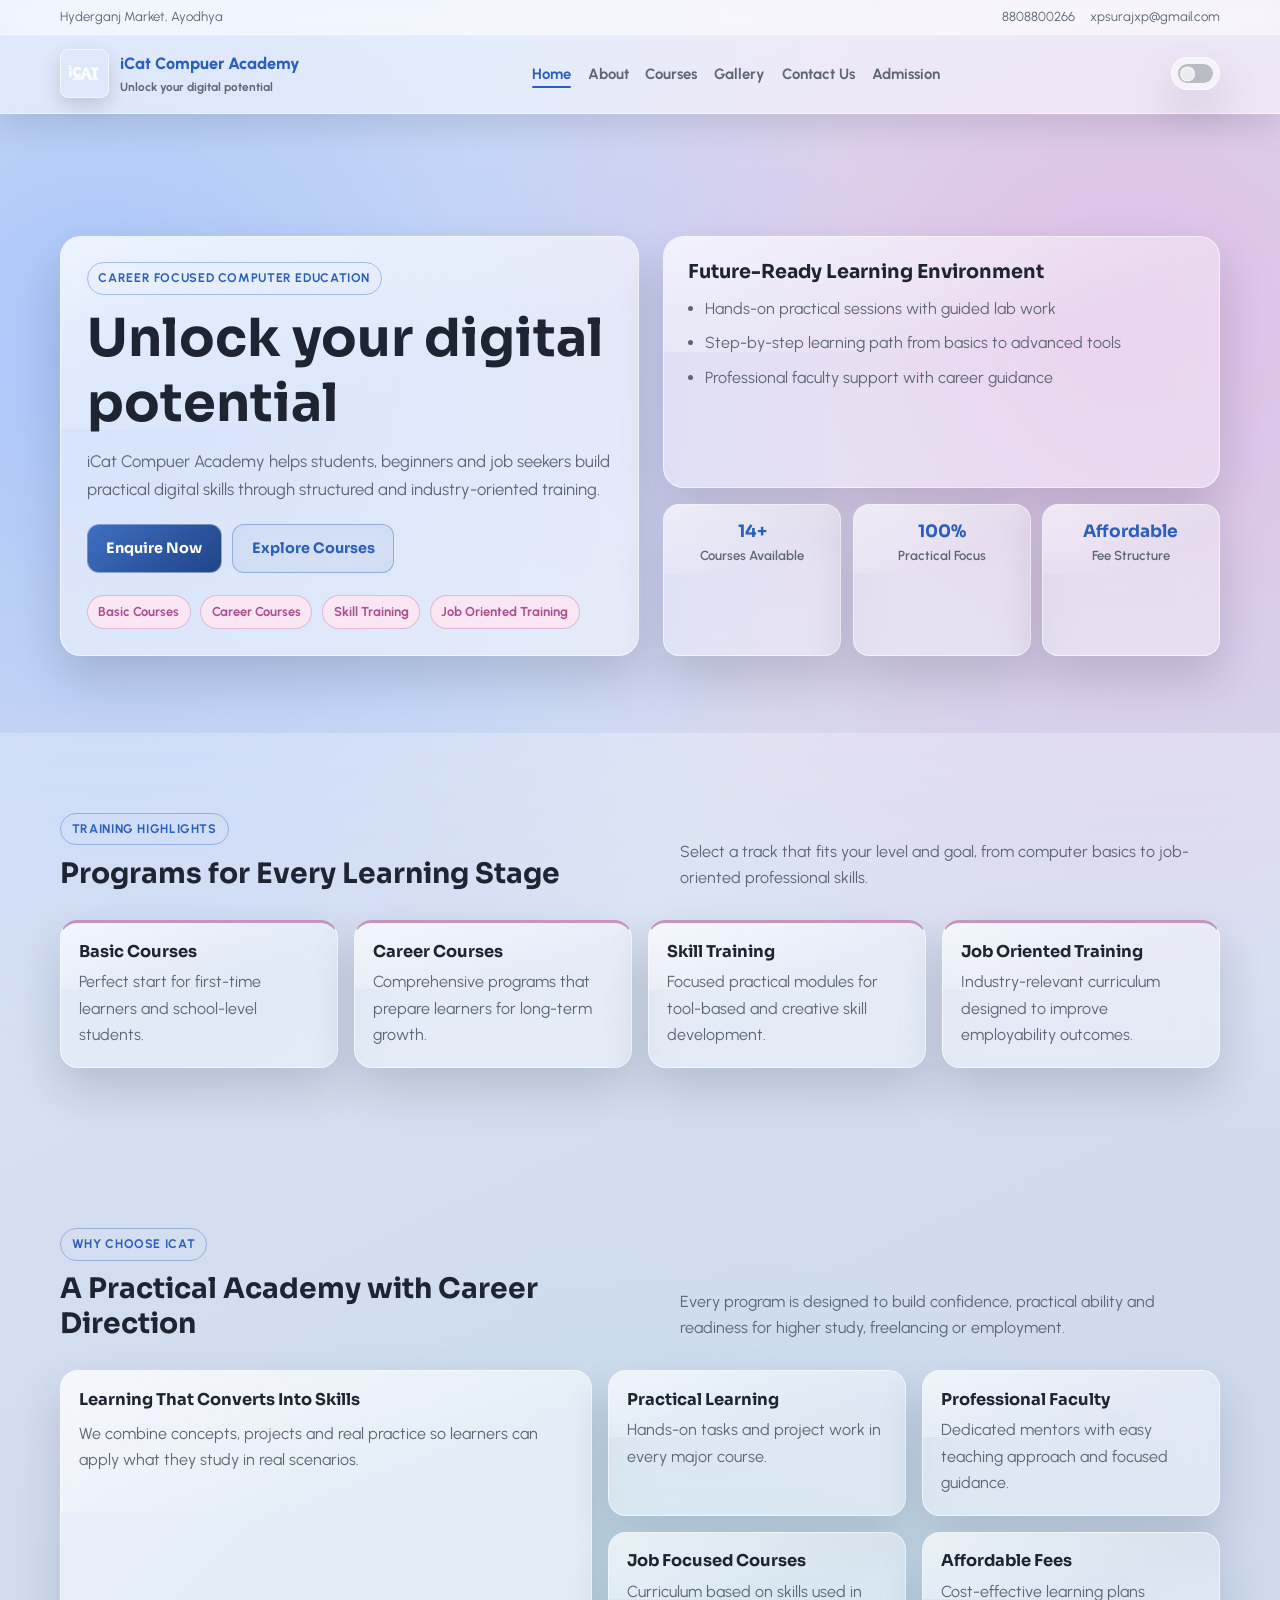
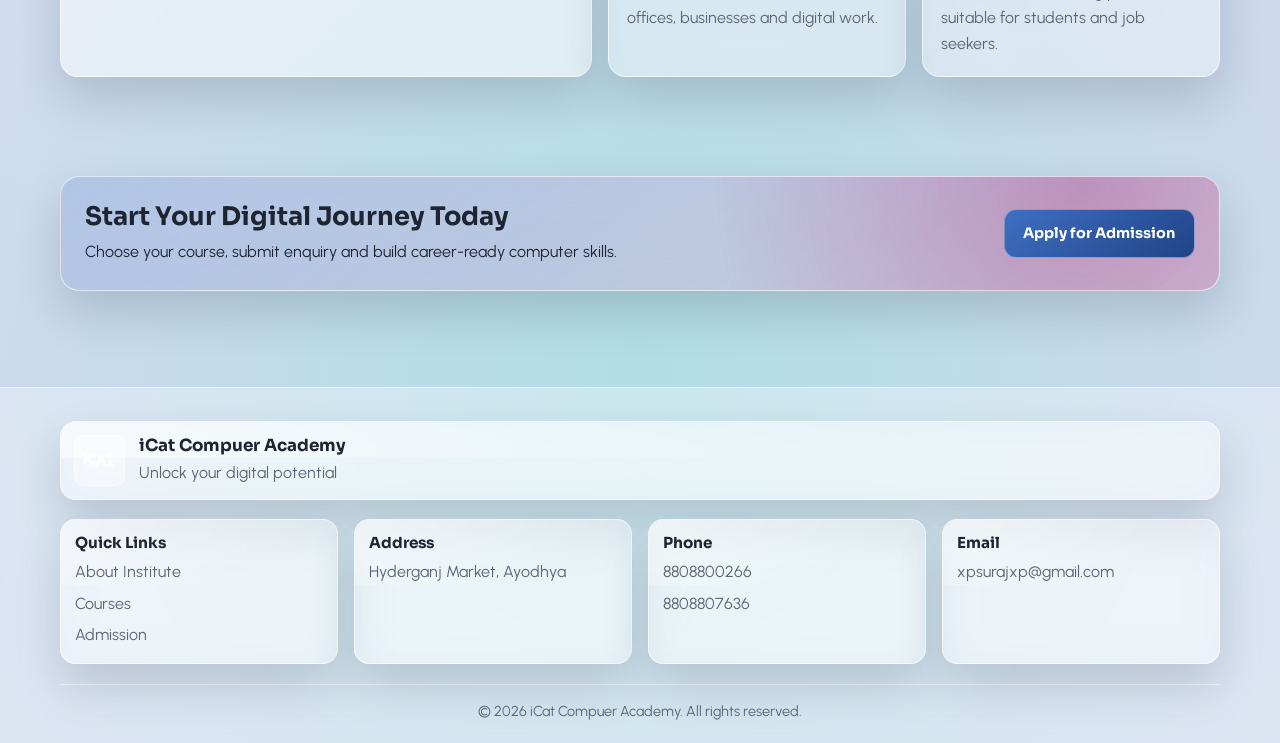
==== index.html @ cfcfe950 "Add files via upload" ====
<!DOCTYPE html>
<html lang="en">
<head>
  <meta charset="UTF-8" />
  <meta name="viewport" content="width=device-width, initial-scale=1.0" />
  <title>iCat Compuer Academy | Home</title>
  <meta name="description" content="iCat Compuer Academy offers basic, career, skill and job-oriented computer training in Ayodhya." />
  <link rel="preconnect" href="https://fonts.googleapis.com" />
  <link rel="preconnect" href="https://fonts.gstatic.com" crossorigin />
  <link href="https://fonts.googleapis.com/css2?family=Sora:wght@400;500;600;700;800&family=Urbanist:wght@400;500;600;700;800&display=swap" rel="stylesheet" />
  <link rel="stylesheet" href="css/style.css" />
  <script src="js/main.js" defer></script>
</head>
<body>
  <div id="site-header"></div>

  <main>
    <section class="hero">
      <div class="container hero-grid">
        <div class="hero-content">
          <p class="eyebrow">Career Focused Computer Education</p>
          <h1>Unlock your digital potential</h1>
          <p class="hero-lead">
            iCat Compuer Academy helps students, beginners and job seekers build practical
            digital skills through structured and industry-oriented training.
          </p>
          <div class="hero-actions">
            <a class="btn btn-primary" href="admission.html">Enquire Now</a>
            <a class="btn btn-secondary-outline" href="courses.html">Explore Courses</a>
          </div>
          <div class="hero-tags">
            <span>Basic Courses</span>
            <span>Career Courses</span>
            <span>Skill Training</span>
            <span>Job Oriented Training</span>
          </div>
        </div>

        <div class="hero-panel">
          <article class="hero-card">
            <h2>Future-Ready Learning Environment</h2>
            <ul>
              <li>Hands-on practical sessions with guided lab work</li>
              <li>Step-by-step learning path from basics to advanced tools</li>
              <li>Professional faculty support with career guidance</li>
            </ul>
          </article>
          <div class="stat-grid">
            <article class="stat-card">
              <h3>14+</h3>
              <p>Courses Available</p>
            </article>
            <article class="stat-card">
              <h3>100%</h3>
              <p>Practical Focus</p>
            </article>
            <article class="stat-card">
              <h3>Affordable</h3>
              <p>Fee Structure</p>
            </article>
          </div>
        </div>
      </div>
    </section>

    <section class="section section-alt highlight-slab">
      <div class="container split-heading">
        <div>
          <p class="eyebrow">Training Highlights</p>
          <h2>Programs for Every Learning Stage</h2>
        </div>
        <p class="split-copy">
          Select a track that fits your level and goal, from computer basics to
          job-oriented professional skills.
        </p>
      </div>
      <div class="container">
        <div class="grid grid-4">
          <article class="feature-card">
            <h3>Basic Courses</h3>
            <p>Perfect start for first-time learners and school-level students.</p>
          </article>
          <article class="feature-card">
            <h3>Career Courses</h3>
            <p>Comprehensive programs that prepare learners for long-term growth.</p>
          </article>
          <article class="feature-card">
            <h3>Skill Training</h3>
            <p>Focused practical modules for tool-based and creative skill development.</p>
          </article>
          <article class="feature-card">
            <h3>Job Oriented Training</h3>
            <p>Industry-relevant curriculum designed to improve employability outcomes.</p>
          </article>
        </div>
      </div>
    </section>

    <section class="section">
      <div class="container split-heading">
        <div>
          <p class="eyebrow">Why Choose iCat</p>
          <h2>A Practical Academy with Career Direction</h2>
        </div>
        <p class="split-copy">
          Every program is designed to build confidence, practical ability and readiness
          for higher study, freelancing or employment.
        </p>
      </div>
      <div class="container why-layout">
        <article class="info-card emphasis-card">
          <h3>Learning That Converts Into Skills</h3>
          <p>
            We combine concepts, projects and real practice so learners can apply what
            they study in real scenarios.
          </p>
        </article>
        <div class="grid grid-2">
          <article class="info-card">
            <h3>Practical Learning</h3>
            <p>Hands-on tasks and project work in every major course.</p>
          </article>
          <article class="info-card">
            <h3>Professional Faculty</h3>
            <p>Dedicated mentors with easy teaching approach and focused guidance.</p>
          </article>
          <article class="info-card">
            <h3>Job Focused Courses</h3>
            <p>Curriculum based on skills used in offices, businesses and digital work.</p>
          </article>
          <article class="info-card">
            <h3>Affordable Fees</h3>
            <p>Cost-effective learning plans suitable for students and job seekers.</p>
          </article>
        </div>
      </div>
    </section>

    <section class="section cta-section">
      <div class="container cta-panel">
        <div>
          <h2>Start Your Digital Journey Today</h2>
          <p>Choose your course, submit enquiry and build career-ready computer skills.</p>
        </div>
        <a class="btn btn-primary" href="admission.html">Apply for Admission</a>
      </div>
    </section>
  </main>

  <div id="site-footer"></div>
</body>
</html>
---- css/style.css ----
:root {
  --bg: #dce6f5;
  --bg-alt: #cfd9ee;
  --surface: #ffffff;
  --surface-soft: #f2f6fd;
  --text: #1e2431;
  --muted: #5e6676;
  --primary: #2a5fbb;
  --primary-strong: #244d9a;
  --accent: #ac4e8f;
  --accent-soft: #fbe7f4;
  --border: rgba(255, 255, 255, 0.5);
  --shadow: 0 20px 46px rgba(30, 36, 49, 0.11);
  --glass-bg: rgba(255, 255, 255, 0.36);
  --glass-bg-strong: rgba(255, 255, 255, 0.5);
  --glass-border: rgba(255, 255, 255, 0.62);
  --glass-highlight: rgba(255, 255, 255, 0.72);
  --glass-shadow: 0 22px 46px rgba(17, 26, 42, 0.16);
  --glass-blur: 18px;
}

[data-theme="dark"] {
  --bg: #0d1422;
  --bg-alt: #121a2d;
  --surface: #1a2438;
  --surface-soft: #202e45;
  --text: #e9f0f7;
  --muted: #a6b4c5;
  --primary: #73a8ff;
  --primary-strong: #9fc4ff;
  --accent: #ea82d1;
  --accent-soft: #362545;
  --border: rgba(151, 183, 220, 0.25);
  --shadow: 0 24px 52px rgba(0, 0, 0, 0.35);
  --glass-bg: rgba(21, 34, 52, 0.42);
  --glass-bg-strong: rgba(21, 34, 52, 0.58);
  --glass-border: rgba(160, 195, 235, 0.25);
  --glass-highlight: rgba(255, 255, 255, 0.22);
  --glass-shadow: 0 24px 52px rgba(0, 0, 0, 0.42);
  --glass-blur: 16px;
}

* {
  box-sizing: border-box;
}

html {
  scroll-behavior: smooth;
}

body {
  margin: 0;
  font-family: "Urbanist", sans-serif;
  color: var(--text);
  background:
    radial-gradient(circle at 8% 15%, rgba(122, 165, 255, 0.5), transparent 33%),
    radial-gradient(circle at 88% 14%, rgba(236, 132, 210, 0.38), transparent 30%),
    radial-gradient(circle at 50% 84%, rgba(97, 233, 210, 0.27), transparent 36%),
    linear-gradient(155deg, var(--bg), var(--bg-alt) 72%);
  line-height: 1.65;
}

#cursorTrailCanvas {
  position: fixed;
  inset: 0;
  width: 100vw;
  height: 100vh;
  pointer-events: none;
  z-index: 9998;
}

h1,
h2,
h3,
h4 {
  margin: 0;
  font-family: "Sora", sans-serif;
  line-height: 1.24;
}

p {
  margin: 0;
}

img {
  max-width: 100%;
  display: block;
}

a {
  color: inherit;
  text-decoration: none;
}

.container {
  width: min(1160px, 92vw);
  margin-inline: auto;
}

.section {
  padding: 5rem 0;
}

.section-alt {
  background: linear-gradient(180deg, color-mix(in srgb, var(--glass-bg) 70%, transparent), transparent);
}

.eyebrow {
  display: inline-block;
  margin-bottom: 0.7rem;
  padding: 0.32rem 0.68rem;
  border: 1px solid color-mix(in srgb, var(--primary) 36%, transparent);
  border-radius: 999px;
  color: var(--primary);
  font-size: 0.78rem;
  font-weight: 700;
  letter-spacing: 0.05em;
  text-transform: uppercase;
}

.section-heading {
  margin-bottom: 2rem;
  text-align: center;
}

.section-heading h2 {
  font-size: clamp(1.45rem, 2vw, 2.15rem);
}

.section-heading p {
  margin-top: 0.65rem;
  color: var(--muted);
}

.split-heading {
  display: grid;
  grid-template-columns: 1.05fr 0.95fr;
  gap: 1.5rem;
  align-items: end;
  margin-bottom: 1.8rem;
}

.split-heading h2 {
  font-size: clamp(1.45rem, 2.2vw, 2.25rem);
}

.split-copy {
  color: var(--muted);
  max-width: 62ch;
}

.grid {
  display: grid;
  gap: 1rem;
}

.grid-2 {
  grid-template-columns: repeat(2, minmax(0, 1fr));
}

.grid-4 {
  grid-template-columns: repeat(4, minmax(0, 1fr));
}

.page-banner {
  padding: 8.5rem 0 4.6rem;
  color: #f8fcff;
  background:
    radial-gradient(circle at 15% 24%, rgba(255, 255, 255, 0.33), transparent 32%),
    linear-gradient(130deg, #2a4f9c, #5f4fd9 56%, #c456a2 118%);
}

.page-banner .container {
  border: 1px solid rgba(255, 255, 255, 0.32);
  background: rgba(255, 255, 255, 0.13);
  backdrop-filter: blur(14px);
  -webkit-backdrop-filter: blur(14px);
  border-radius: 1.2rem;
  box-shadow: 0 24px 44px rgba(15, 18, 35, 0.22);
  padding: clamp(1.15rem, 2vw, 1.75rem);
}

.page-banner h1 {
  font-size: clamp(2rem, 3.7vw, 3rem);
}

.page-banner p {
  margin-top: 0.7rem;
  max-width: 700px;
}

/* Header */
.site-header {
  position: sticky;
  top: 0;
  z-index: 1100;
  border-bottom: 1px solid var(--glass-border);
  backdrop-filter: blur(var(--glass-blur));
  -webkit-backdrop-filter: blur(var(--glass-blur));
  background: var(--glass-bg-strong);
  box-shadow: 0 12px 30px rgba(19, 24, 40, 0.12);
}

.header-strip {
  border-bottom: 1px solid var(--glass-border);
  background: color-mix(in srgb, var(--glass-bg) 92%, transparent);
  backdrop-filter: blur(var(--glass-blur));
  -webkit-backdrop-filter: blur(var(--glass-blur));
}

.strip-inner {
  min-height: 2.1rem;
  display: flex;
  align-items: center;
  justify-content: space-between;
  gap: 1rem;
  font-size: 0.82rem;
  color: var(--muted);
}

.strip-links {
  display: flex;
  align-items: center;
  gap: 0.95rem;
}

.strip-links a:hover {
  color: var(--primary);
}

.nav-wrap {
  min-height: 4.9rem;
  display: flex;
  align-items: center;
  justify-content: space-between;
  gap: 1rem;
  position: relative;
}

.logo {
  display: inline-flex;
  align-items: center;
  gap: 0.72rem;
  min-width: 0;
  flex-shrink: 0;
}

.logo-img {
  width: 3.05rem;
  height: 3.05rem;
  object-fit: cover;
  border-radius: 0.55rem;
  border: 1px solid var(--glass-border);
  box-shadow: 0 8px 20px rgba(0, 0, 0, 0.14);
}

.logo-text {
  display: inline-flex;
  flex-direction: column;
  gap: 0.12rem;
}

.logo-title {
  font-size: 1.02rem;
  font-weight: 800;
  color: var(--primary);
}

.logo-subtitle {
  font-size: 0.74rem;
  color: var(--muted);
  font-weight: 700;
}

.nav-menu {
  display: flex;
  align-items: center;
  gap: 1.05rem;
  margin: 0;
  padding: 0;
  list-style: none;
}

.nav-link {
  position: relative;
  color: var(--muted);
  font-weight: 700;
  font-size: 0.93rem;
  transition: color 0.2s ease;
}

.nav-link::after {
  content: "";
  position: absolute;
  left: 0;
  right: 0;
  bottom: -0.35rem;
  height: 2px;
  border-radius: 999px;
  background: var(--primary);
  transform: scaleX(0);
  transform-origin: center;
  transition: transform 0.2s ease;
}

.nav-link:hover,
.nav-link.active {
  color: var(--primary);
}

.nav-link:hover::after,
.nav-link.active::after {
  transform: scaleX(1);
}

.nav-controls {
  display: inline-flex;
  align-items: center;
  gap: 0.55rem;
}

.mode-switch {
  border: 1px solid var(--glass-border);
  background: var(--glass-bg);
  color: var(--text);
  border-radius: 999px;
  width: 3.05rem;
  height: 2.08rem;
  padding: 0.2rem;
  display: inline-flex;
  align-items: center;
  justify-content: center;
  cursor: pointer;
  transition: transform 0.2s ease, background-color 0.2s ease;
  backdrop-filter: blur(var(--glass-blur));
  -webkit-backdrop-filter: blur(var(--glass-blur));
  box-shadow: var(--glass-shadow);
}

.mode-switch:hover {
  transform: translateY(-1px);
}

.mode-switch-track {
  width: 2.2rem;
  height: 1.2rem;
  border-radius: 999px;
  background: color-mix(in srgb, var(--muted) 40%, transparent);
  position: relative;
}

.mode-switch-thumb {
  width: 0.95rem;
  height: 0.95rem;
  border-radius: 50%;
  background: var(--glass-highlight);
  border: 1px solid var(--glass-border);
  position: absolute;
  top: 50%;
  left: 0.12rem;
  transform: translateY(-50%);
  transition: left 0.2s ease, background-color 0.2s ease;
}

.mode-switch.is-dark .mode-switch-track {
  background: color-mix(in srgb, var(--primary) 55%, var(--surface));
}

.mode-switch.is-dark .mode-switch-thumb {
  left: 1.08rem;
  background: var(--primary);
  border-color: color-mix(in srgb, var(--primary) 68%, transparent);
}

.nav-toggle {
  display: none;
  width: 2.5rem;
  height: 2.5rem;
  border: 1px solid var(--glass-border);
  background: var(--glass-bg);
  border-radius: 0.6rem;
  color: var(--text);
  font-size: 1.24rem;
  cursor: pointer;
  backdrop-filter: blur(var(--glass-blur));
  -webkit-backdrop-filter: blur(var(--glass-blur));
  box-shadow: var(--glass-shadow);
}

/* Buttons */
.btn {
  display: inline-flex;
  align-items: center;
  justify-content: center;
  border-radius: 0.75rem;
  padding: 0.74rem 1.16rem;
  font-family: "Sora", sans-serif;
  font-weight: 700;
  font-size: 0.9rem;
  border: 0;
  cursor: pointer;
  transition: transform 0.2s ease, box-shadow 0.2s ease, background-color 0.2s ease;
}

.btn:hover {
  transform: translateY(-2px);
  box-shadow: 0 14px 24px rgba(0, 0, 0, 0.13);
}

.btn-primary {
  background:
    linear-gradient(140deg, color-mix(in srgb, var(--primary) 90%, white), color-mix(in srgb, var(--primary-strong) 88%, black));
  border: 1px solid color-mix(in srgb, var(--glass-highlight) 55%, transparent);
  color: #fff;
  backdrop-filter: blur(var(--glass-blur));
  -webkit-backdrop-filter: blur(var(--glass-blur));
}

.btn-secondary {
  background: color-mix(in srgb, var(--accent) 20%, var(--glass-bg));
  border: 1px solid color-mix(in srgb, var(--accent) 40%, transparent);
  color: var(--accent);
  backdrop-filter: blur(var(--glass-blur));
  -webkit-backdrop-filter: blur(var(--glass-blur));
}

.btn-secondary-outline {
  border: 1px solid color-mix(in srgb, var(--primary) 38%, transparent);
  background: color-mix(in srgb, var(--primary) 15%, var(--glass-bg));
  color: var(--primary);
  backdrop-filter: blur(var(--glass-blur));
  -webkit-backdrop-filter: blur(var(--glass-blur));
}

/* Hero */
.hero {
  padding: 7.6rem 0 4.8rem;
}

.hero-grid {
  display: grid;
  grid-template-columns: 1.02fr 0.98fr;
  gap: 1.5rem;
  align-items: stretch;
}

.hero-content {
  background: var(--glass-bg-strong);
  border: 1px solid var(--glass-border);
  border-radius: 1.3rem;
  box-shadow: var(--glass-shadow);
  backdrop-filter: blur(var(--glass-blur));
  -webkit-backdrop-filter: blur(var(--glass-blur));
  padding: clamp(1.4rem, 2vw, 2rem);
}

.hero-content h1 {
  font-size: clamp(2.1rem, 4.1vw, 3.35rem);
  margin-bottom: 0.75rem;
}

.hero-lead {
  color: var(--muted);
  font-size: 1.04rem;
  max-width: 60ch;
}

.hero-actions {
  display: flex;
  flex-wrap: wrap;
  gap: 0.65rem;
  margin-top: 1.3rem;
}

.hero-tags {
  margin-top: 1.35rem;
  display: flex;
  flex-wrap: wrap;
  gap: 0.6rem;
}

.hero-tags span {
  padding: 0.34rem 0.66rem;
  border-radius: 999px;
  background: var(--accent-soft);
  border: 1px solid color-mix(in srgb, var(--accent) 32%, transparent);
  color: var(--accent);
  font-size: 0.81rem;
  font-weight: 700;
}

.hero-panel {
  display: grid;
  gap: 1rem;
}

.hero-card {
  border: 1px solid var(--glass-border);
  background: var(--glass-bg);
  border-radius: 1.3rem;
  box-shadow: var(--glass-shadow);
  backdrop-filter: blur(var(--glass-blur));
  -webkit-backdrop-filter: blur(var(--glass-blur));
  padding: 1.45rem;
}

.hero-card h2 {
  font-size: 1.2rem;
  margin-bottom: 0.75rem;
}

.hero-card ul {
  margin: 0;
  padding-left: 1.1rem;
  color: var(--muted);
}

.hero-card li + li {
  margin-top: 0.52rem;
}

.stat-grid {
  display: grid;
  grid-template-columns: repeat(3, minmax(0, 1fr));
  gap: 0.7rem;
}

.stat-card {
  padding: 0.95rem 0.78rem;
  border: 1px solid var(--glass-border);
  background: var(--glass-bg);
  border-radius: 1rem;
  text-align: center;
  backdrop-filter: blur(var(--glass-blur));
  -webkit-backdrop-filter: blur(var(--glass-blur));
  box-shadow: var(--glass-shadow);
}

.stat-card h3 {
  font-size: 1.07rem;
  color: var(--primary);
}

.stat-card p {
  margin-top: 0.22rem;
  color: var(--muted);
  font-weight: 600;
  font-size: 0.82rem;
}

/* Cards */
.feature-card,
.info-card,
.about-card,
.contact-card,
.course-card,
.enquiry-form,
.map-wrap {
  background: var(--glass-bg);
  border: 1px solid var(--glass-border);
  border-radius: 1.12rem;
  box-shadow: var(--glass-shadow);
  backdrop-filter: blur(var(--glass-blur));
  -webkit-backdrop-filter: blur(var(--glass-blur));
}

.hero-content,
.hero-card,
.stat-card,
.feature-card,
.info-card,
.about-card,
.contact-card,
.course-card,
.enquiry-form,
.map-wrap,
.course-modal-dialog,
.footer-brand,
.footer-card,
.page-banner .container {
  position: relative;
  overflow: hidden;
}

.hero-content::before,
.hero-card::before,
.stat-card::before,
.feature-card::before,
.info-card::before,
.about-card::before,
.contact-card::before,
.course-card::before,
.enquiry-form::before,
.map-wrap::before,
.course-modal-dialog::before,
.footer-brand::before,
.footer-card::before,
.page-banner .container::before {
  content: "";
  position: absolute;
  inset: 0 auto auto 0;
  width: 100%;
  height: 46%;
  background: linear-gradient(160deg, color-mix(in srgb, var(--glass-highlight) 78%, transparent), transparent 70%);
  pointer-events: none;
}

.hero-content > *,
.hero-card > *,
.stat-card > *,
.feature-card > *,
.info-card > *,
.about-card > *,
.contact-card > *,
.course-card > *,
.enquiry-form > *,
.map-wrap > *,
.course-modal-dialog > *,
.footer-brand > *,
.footer-card > *,
.page-banner .container > * {
  position: relative;
  z-index: 1;
}

.feature-card,
.info-card,
.about-card,
.contact-card,
.course-card {
  padding: 1.15rem;
  transition: transform 0.22s ease, box-shadow 0.22s ease;
}

.feature-card:hover,
.info-card:hover,
.course-card:hover {
  transform: translateY(-4px);
}

.feature-card h3,
.info-card h3,
.course-card h3 {
  font-size: 1.02rem;
  margin-bottom: 0.45rem;
}

.feature-card p,
.info-card p,
.course-card p,
.about-card p,
.contact-card p {
  color: var(--muted);
}

.highlight-slab .feature-card {
  border-top: 3px solid color-mix(in srgb, var(--accent) 55%, transparent);
}

.why-layout {
  display: grid;
  grid-template-columns: 0.93fr 1.07fr;
  gap: 1rem;
}

.emphasis-card {
  background: var(--glass-bg-strong);
}

.emphasis-card h3 {
  margin-bottom: 0.68rem;
}

.cta-section {
  padding-top: 1.2rem;
}

.cta-panel {
  border: 1px solid var(--glass-border);
  border-radius: 1.2rem;
  box-shadow: var(--glass-shadow);
  background:
    radial-gradient(circle at 88% 8%, color-mix(in srgb, var(--accent) 45%, transparent), transparent 36%),
    linear-gradient(145deg, color-mix(in srgb, var(--primary) 28%, var(--glass-bg-strong)), color-mix(in srgb, var(--accent) 20%, var(--glass-bg)));
  color: var(--text);
  padding: 1.5rem;
  display: flex;
  align-items: center;
  justify-content: space-between;
  gap: 1rem;
  backdrop-filter: blur(var(--glass-blur));
  -webkit-backdrop-filter: blur(var(--glass-blur));
}

.cta-panel h2 {
  font-size: clamp(1.4rem, 2vw, 2rem);
}

.cta-panel p {
  margin-top: 0.4rem;
  max-width: 56ch;
}

/* About */
.about-layout {
  display: grid;
  grid-template-columns: 1.05fr 0.95fr;
  gap: 1rem;
}

.about-main h2,
.mission-card h2 {
  margin-bottom: 0.7rem;
  font-size: clamp(1.35rem, 2.1vw, 1.9rem);
}

.about-main p + p,
.mission-card p + p {
  margin-top: 0.7rem;
}

.mission-card {
  background: var(--glass-bg-strong);
}

.bullet-list {
  margin: 0.8rem 0 0;
  padding-left: 1.1rem;
  color: var(--muted);
}

.bullet-list li + li {
  margin-top: 0.38rem;
}

/* Courses */
.courses-intro {
  margin-bottom: 1.7rem;
}

.courses-grid {
  grid-template-columns: repeat(3, minmax(0, 1fr));
}

.course-card {
  border-top: 3px solid color-mix(in srgb, var(--primary) 60%, transparent);
}

.course-card p + p {
  margin-top: 0.4rem;
}

.course-card strong {
  color: var(--text);
}

.course-actions {
  display: flex;
  flex-wrap: wrap;
  align-items: center;
  gap: 0.6rem;
  margin-top: 1rem;
}

.course-syllabus-btn {
  margin-top: 0;
}

.course-link {
  color: var(--primary);
  font-family: "Sora", sans-serif;
  font-size: 0.86rem;
  font-weight: 700;
}

.course-link:hover {
  color: var(--primary-strong);
}

.course-modal {
  position: fixed;
  inset: 0;
  display: none;
  align-items: center;
  justify-content: center;
  background: rgba(8, 14, 22, 0.5);
  z-index: 2300;
  padding: 1rem;
  backdrop-filter: blur(12px);
  -webkit-backdrop-filter: blur(12px);
}

.course-modal.show {
  display: flex;
}

.course-modal-dialog {
  position: relative;
  width: min(930px, 96vw);
  max-height: 90vh;
  overflow: auto;
  border: 1px solid var(--glass-border);
  border-radius: 1rem;
  background: var(--glass-bg-strong);
  box-shadow: var(--glass-shadow);
  padding: 1.25rem;
  backdrop-filter: blur(var(--glass-blur));
  -webkit-backdrop-filter: blur(var(--glass-blur));
}

.course-modal-close {
  position: absolute;
  top: 0.74rem;
  right: 0.74rem;
  width: 2rem;
  height: 2rem;
  border: 1px solid var(--glass-border);
  border-radius: 999px;
  background: var(--glass-bg);
  color: var(--text);
  font-weight: 700;
  cursor: pointer;
  backdrop-filter: blur(var(--glass-blur));
  -webkit-backdrop-filter: blur(var(--glass-blur));
}

.course-modal-dialog h2 {
  margin-right: 2rem;
  font-size: clamp(1.25rem, 2.2vw, 1.75rem);
}

.course-modal-body h4 {
  margin-top: 1rem;
  margin-bottom: 0.45rem;
}

.syllabus-meta {
  margin-top: 0.7rem;
  color: var(--muted);
  font-weight: 700;
}

.syllabus-points {
  margin: 0;
  padding-left: 1.2rem;
  color: var(--muted);
}

.syllabus-points li + li {
  margin-top: 0.28rem;
}

.syllabus-note {
  margin-top: 0.76rem;
  color: var(--muted);
}

/* Gallery */
.gallery-grid {
  display: grid;
}

.gallery-mosaic {
  grid-template-columns: repeat(4, minmax(0, 1fr));
  grid-auto-rows: 170px;
  gap: 0.85rem;
}

.gallery-item {
  width: 100%;
  height: 100%;
  object-fit: cover;
  border-radius: 0.85rem;
  border: 1px solid var(--glass-border);
  box-shadow: var(--glass-shadow);
  cursor: pointer;
  transition: transform 0.2s ease;
}

.gallery-item:hover {
  transform: translateY(-3px);
}

.gallery-item.wide {
  grid-column: span 2;
}

.gallery-item.tall {
  grid-row: span 2;
}

.lightbox {
  position: fixed;
  inset: 0;
  display: none;
  align-items: center;
  justify-content: center;
  background: rgba(4, 10, 16, 0.56);
  z-index: 2400;
  padding: 1.2rem;
  backdrop-filter: blur(12px);
  -webkit-backdrop-filter: blur(12px);
}

.lightbox.show {
  display: flex;
}

.lightbox img {
  max-width: min(1040px, 96vw);
  max-height: 88vh;
  border: 2px solid rgba(255, 255, 255, 0.2);
  border-radius: 1rem;
}

.lightbox-close {
  position: absolute;
  top: 1rem;
  right: 1rem;
  width: 2.5rem;
  height: 2.5rem;
  border: 0;
  border-radius: 999px;
  border: 1px solid var(--glass-border);
  background: var(--glass-bg-strong);
  color: #1a2531;
  font-size: 1.55rem;
  cursor: pointer;
  backdrop-filter: blur(var(--glass-blur));
  -webkit-backdrop-filter: blur(var(--glass-blur));
}

/* Contact */
.contact-layout {
  display: grid;
  grid-template-columns: 0.96fr 1.04fr;
  gap: 1rem;
}

.contact-card h2 {
  font-size: clamp(1.3rem, 2vw, 1.8rem);
}

.contact-primary h2 {
  margin-bottom: 0.8rem;
}

.contact-line + .contact-line {
  margin-top: 1rem;
}

.contact-line h3 {
  margin-bottom: 0.35rem;
  font-size: 0.95rem;
}

.contact-actions {
  margin-top: 1.1rem;
  display: flex;
  flex-wrap: wrap;
  gap: 0.65rem;
}

.map-wrap {
  margin-top: 0.9rem;
  overflow: hidden;
}

.map-wrap iframe {
  width: 100%;
  min-height: 340px;
  border: 0;
}

/* Admission Form */
.admission-layout {
  display: grid;
  grid-template-columns: 0.85fr 1.15fr;
  gap: 1rem;
  align-items: start;
}

.admission-side h2 {
  margin-bottom: 0.65rem;
}

.form-container {
  max-width: none;
}

.enquiry-form {
  padding: 1.3rem;
}

.form-field + .form-field {
  margin-top: 1rem;
}

.form-field label {
  display: block;
  margin-bottom: 0.38rem;
  font-weight: 700;
}

.form-field input,
.form-field select,
.form-field textarea {
  width: 100%;
  border: 1px solid var(--glass-border);
  border-radius: 0.72rem;
  background: color-mix(in srgb, var(--glass-bg) 95%, transparent);
  color: var(--text);
  font: inherit;
  padding: 0.72rem 0.84rem;
  backdrop-filter: blur(var(--glass-blur));
  -webkit-backdrop-filter: blur(var(--glass-blur));
}

.form-field input:focus,
.form-field select:focus,
.form-field textarea:focus {
  outline: none;
  border-color: var(--primary);
  box-shadow: 0 0 0 3px color-mix(in srgb, var(--primary) 23%, transparent);
}

.form-status {
  margin-top: 0.85rem;
  font-weight: 700;
}

.form-status.error {
  color: #cb3f3f;
}

.form-status.success {
  color: #1e9b66;
}

/* Footer */
.site-footer {
  margin-top: 1rem;
  border-top: 1px solid var(--glass-border);
  background: color-mix(in srgb, var(--glass-bg) 85%, transparent);
  padding-top: 2.1rem;
  backdrop-filter: blur(var(--glass-blur));
  -webkit-backdrop-filter: blur(var(--glass-blur));
}

.footer-brand {
  display: flex;
  align-items: center;
  gap: 0.9rem;
  margin-bottom: 1.15rem;
  background: var(--glass-bg);
  border: 1px solid var(--glass-border);
  border-radius: 1rem;
  padding: 0.8rem;
  box-shadow: var(--glass-shadow);
  backdrop-filter: blur(var(--glass-blur));
  -webkit-backdrop-filter: blur(var(--glass-blur));
}

.footer-logo {
  width: 3.2rem;
  height: 3.2rem;
  object-fit: cover;
  border-radius: 0.62rem;
  border: 1px solid var(--glass-border);
  background: var(--glass-bg);
}

.footer-brand h3 {
  font-size: 1.05rem;
}

.footer-brand p {
  margin-top: 0.2rem;
  color: var(--muted);
}

.footer-grid {
  display: grid;
  grid-template-columns: repeat(4, minmax(0, 1fr));
  gap: 1rem;
}

.footer-card {
  border: 1px solid var(--glass-border);
  background: var(--glass-bg);
  border-radius: 0.95rem;
  padding: 0.9rem;
  box-shadow: var(--glass-shadow);
  backdrop-filter: blur(var(--glass-blur));
  -webkit-backdrop-filter: blur(var(--glass-blur));
}

.footer-card h3 {
  margin-bottom: 0.42rem;
  font-size: 0.95rem;
}

.footer-card p {
  color: var(--muted);
}

.footer-card p + p {
  margin-top: 0.3rem;
}

.footer-card a:hover {
  color: var(--primary);
}

.copyright {
  margin-top: 1.3rem;
  padding: 0.9rem 0 1.2rem;
  border-top: 1px solid var(--glass-border);
  text-align: center;
  color: var(--muted);
  font-size: 0.9rem;
}

/* Responsive */
@media (max-width: 1140px) {
  .grid-4 {
    grid-template-columns: repeat(2, minmax(0, 1fr));
  }

  .hero-grid,
  .why-layout,
  .about-layout,
  .contact-layout,
  .admission-layout,
  .split-heading,
  .grid-2 {
    grid-template-columns: 1fr;
  }

  .courses-grid {
    grid-template-columns: repeat(2, minmax(0, 1fr));
  }

  .hero {
    padding-top: 7.2rem;
  }

  .cta-panel {
    flex-direction: column;
    align-items: flex-start;
  }
}

@media (max-width: 860px) {
  .strip-links a:last-child {
    display: none;
  }

  .nav-toggle {
    display: inline-grid;
    place-items: center;
  }

  .nav-menu {
    position: absolute;
    top: calc(100% + 0.45rem);
    left: 0;
    right: 0;
    padding: 1rem;
    border: 1px solid var(--glass-border);
    border-radius: 0.9rem;
    background: var(--glass-bg-strong);
    box-shadow: var(--glass-shadow);
    backdrop-filter: blur(var(--glass-blur));
    -webkit-backdrop-filter: blur(var(--glass-blur));
    display: none;
    flex-direction: column;
    align-items: flex-start;
    gap: 0.82rem;
    z-index: 1200;
  }

  .nav-menu.open {
    display: flex;
  }

  .logo-subtitle {
    display: none;
  }

  .page-banner {
    padding-top: 7.4rem;
  }

  .stat-grid {
    grid-template-columns: 1fr;
  }

  .courses-grid,
  .gallery-mosaic,
  .grid-4 {
    grid-template-columns: 1fr;
  }

  .gallery-mosaic {
    grid-auto-rows: 220px;
  }

  .gallery-item.wide,
  .gallery-item.tall {
    grid-column: auto;
    grid-row: auto;
  }

  .footer-grid {
    grid-template-columns: repeat(2, minmax(0, 1fr));
  }

  .section {
    padding: 4rem 0;
  }
}

@media (max-width: 560px) {
  .strip-inner {
    justify-content: center;
  }

  .strip-links {
    display: none;
  }

  .logo-img {
    width: 2.6rem;
    height: 2.6rem;
  }

  .logo-title {
    font-size: 0.92rem;
  }

  .mode-switch {
    width: 2.85rem;
    height: 1.95rem;
    padding: 0.16rem;
  }

  .mode-switch-track {
    width: 2.05rem;
    height: 1.08rem;
  }

  .mode-switch-thumb {
    width: 0.84rem;
    height: 0.84rem;
  }

  .mode-switch.is-dark .mode-switch-thumb {
    left: 1rem;
  }

  .footer-grid {
    grid-template-columns: 1fr;
  }
}
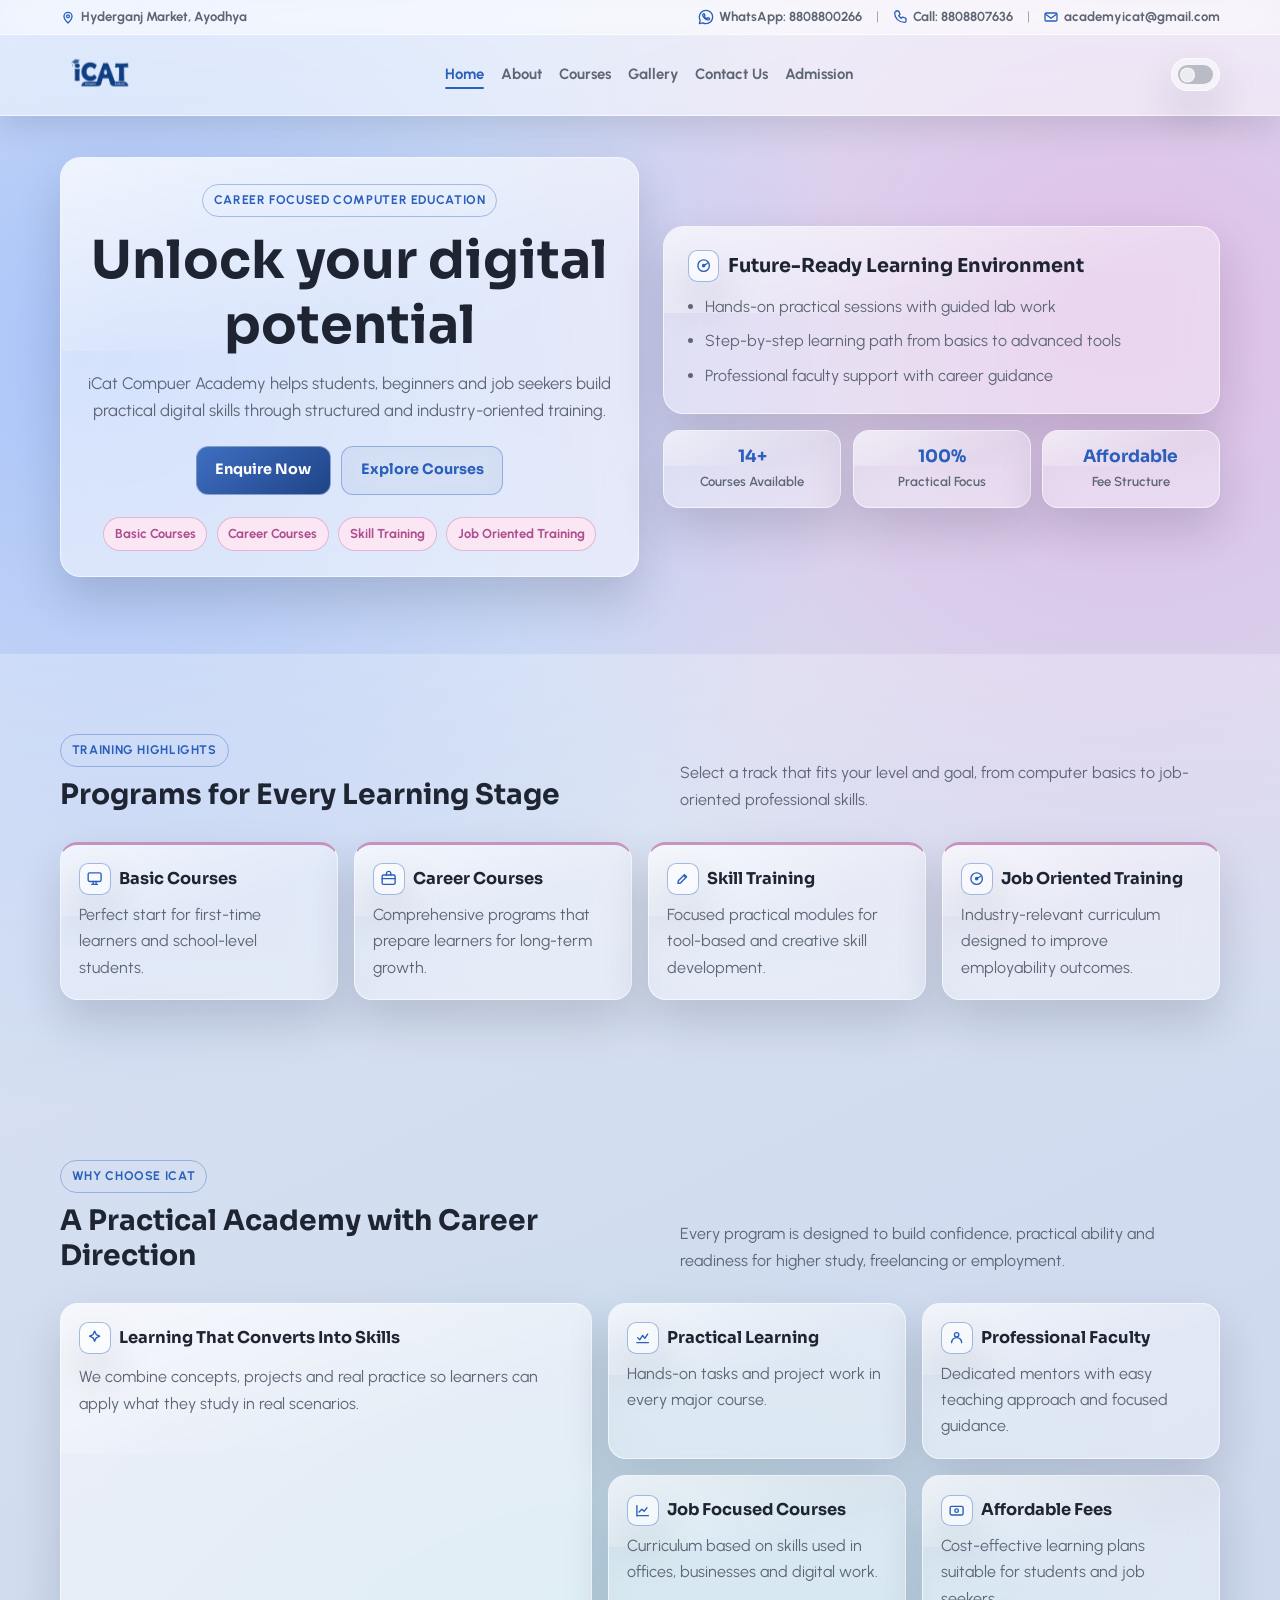
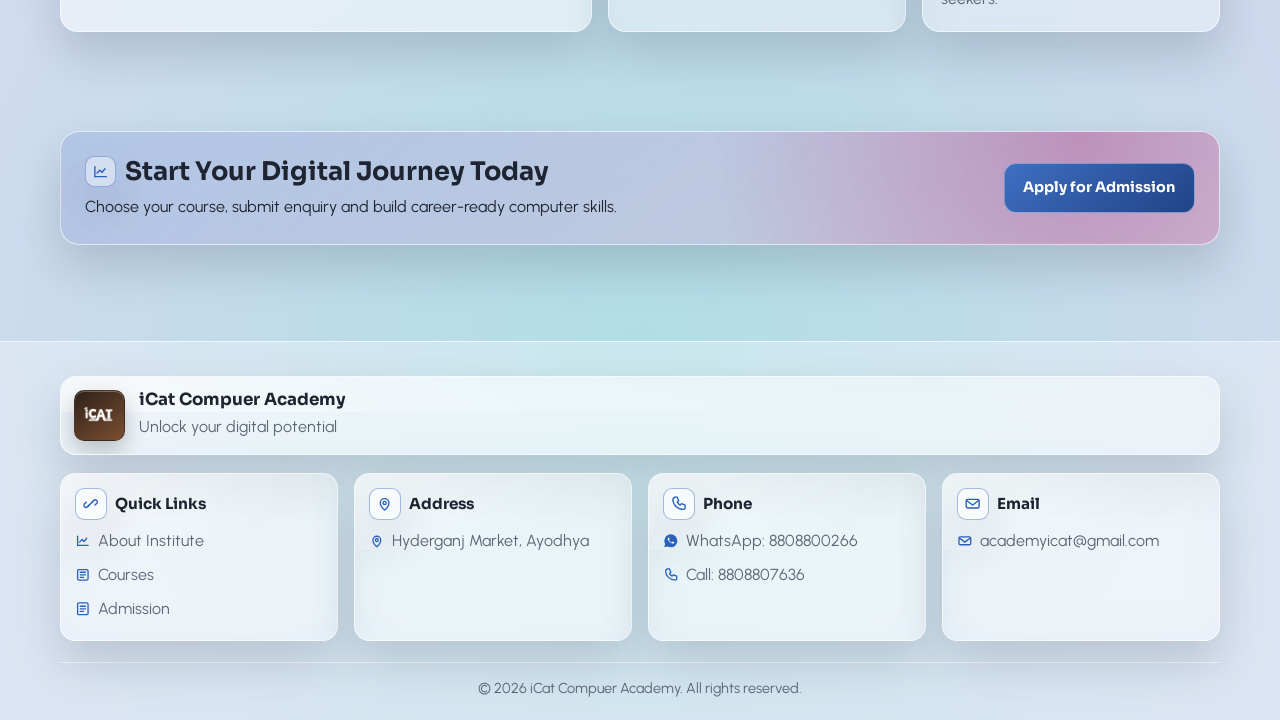
==== commit 0d624e92: "Add files via upload" ====
--- a/index.html
+++ b/index.html
@@ -38,7 +38,16 @@
 
         <div class="hero-panel">
           <article class="hero-card">
-            <h2>Future-Ready Learning Environment</h2>
+            <h2 class="icon-title">
+              <span class="icon-badge icon-spin" aria-hidden="true">
+                <svg viewBox="0 0 24 24">
+                  <circle cx="12" cy="12" r="8"></circle>
+                  <path d="m12 12 5-3"></path>
+                  <circle cx="12" cy="12" r="1.5"></circle>
+                </svg>
+              </span>
+              <span>Future-Ready Learning Environment</span>
+            </h2>
             <ul>
               <li>Hands-on practical sessions with guided lab work</li>
               <li>Step-by-step learning path from basics to advanced tools</li>
@@ -77,19 +86,55 @@
       <div class="container">
         <div class="grid grid-4">
           <article class="feature-card">
-            <h3>Basic Courses</h3>
+            <h3 class="icon-title">
+              <span class="icon-badge icon-float" aria-hidden="true">
+                <svg viewBox="0 0 24 24">
+                  <rect x="3" y="4" width="18" height="12" rx="2"></rect>
+                  <path d="M8 20h8"></path>
+                  <path d="M10 16v4"></path>
+                  <path d="M14 16v4"></path>
+                </svg>
+              </span>
+              <span>Basic Courses</span>
+            </h3>
             <p>Perfect start for first-time learners and school-level students.</p>
           </article>
           <article class="feature-card">
-            <h3>Career Courses</h3>
+            <h3 class="icon-title">
+              <span class="icon-badge icon-pulse" aria-hidden="true">
+                <svg viewBox="0 0 24 24">
+                  <rect x="3" y="7" width="18" height="13" rx="2"></rect>
+                  <path d="M9 7V5a3 3 0 0 1 6 0v2"></path>
+                  <path d="M3 12h18"></path>
+                </svg>
+              </span>
+              <span>Career Courses</span>
+            </h3>
             <p>Comprehensive programs that prepare learners for long-term growth.</p>
           </article>
           <article class="feature-card">
-            <h3>Skill Training</h3>
+            <h3 class="icon-title">
+              <span class="icon-badge icon-pop" aria-hidden="true">
+                <svg viewBox="0 0 24 24">
+                  <path d="M14.5 6.5 17.5 9.5 9 18 5.5 18.5 6 15z"></path>
+                  <path d="M13.5 7.5 16.5 10.5"></path>
+                </svg>
+              </span>
+              <span>Skill Training</span>
+            </h3>
             <p>Focused practical modules for tool-based and creative skill development.</p>
           </article>
           <article class="feature-card">
-            <h3>Job Oriented Training</h3>
+            <h3 class="icon-title">
+              <span class="icon-badge icon-spin" aria-hidden="true">
+                <svg viewBox="0 0 24 24">
+                  <circle cx="12" cy="12" r="8"></circle>
+                  <path d="m12 12 5-3"></path>
+                  <circle cx="12" cy="12" r="1.5"></circle>
+                </svg>
+              </span>
+              <span>Job Oriented Training</span>
+            </h3>
             <p>Industry-relevant curriculum designed to improve employability outcomes.</p>
           </article>
         </div>
@@ -109,7 +154,14 @@
       </div>
       <div class="container why-layout">
         <article class="info-card emphasis-card">
-          <h3>Learning That Converts Into Skills</h3>
+          <h3 class="icon-title">
+            <span class="icon-badge icon-float" aria-hidden="true">
+              <svg viewBox="0 0 24 24">
+                <path d="m12 3 2.2 4.7L19 10l-4.8 2.3L12 17l-2.2-4.7L5 10l4.8-2.3z"></path>
+              </svg>
+            </span>
+            <span>Learning That Converts Into Skills</span>
+          </h3>
           <p>
             We combine concepts, projects and real practice so learners can apply what
             they study in real scenarios.
@@ -117,19 +169,52 @@
         </article>
         <div class="grid grid-2">
           <article class="info-card">
-            <h3>Practical Learning</h3>
+            <h3 class="icon-title">
+              <span class="icon-badge icon-pop" aria-hidden="true">
+                <svg viewBox="0 0 24 24">
+                  <path d="m5 12 3 3 4-6 3 4 4-6"></path>
+                  <path d="M4 19h16"></path>
+                </svg>
+              </span>
+              <span>Practical Learning</span>
+            </h3>
             <p>Hands-on tasks and project work in every major course.</p>
           </article>
           <article class="info-card">
-            <h3>Professional Faculty</h3>
+            <h3 class="icon-title">
+              <span class="icon-badge icon-pulse" aria-hidden="true">
+                <svg viewBox="0 0 24 24">
+                  <circle cx="12" cy="8" r="3"></circle>
+                  <path d="M5 19a7 7 0 0 1 14 0"></path>
+                </svg>
+              </span>
+              <span>Professional Faculty</span>
+            </h3>
             <p>Dedicated mentors with easy teaching approach and focused guidance.</p>
           </article>
           <article class="info-card">
-            <h3>Job Focused Courses</h3>
+            <h3 class="icon-title">
+              <span class="icon-badge icon-spin" aria-hidden="true">
+                <svg viewBox="0 0 24 24">
+                  <path d="M4 19V5"></path>
+                  <path d="M4 19h16"></path>
+                  <path d="m7 14 4-4 3 3 4-5"></path>
+                </svg>
+              </span>
+              <span>Job Focused Courses</span>
+            </h3>
             <p>Curriculum based on skills used in offices, businesses and digital work.</p>
           </article>
           <article class="info-card">
-            <h3>Affordable Fees</h3>
+            <h3 class="icon-title">
+              <span class="icon-badge icon-float" aria-hidden="true">
+                <svg viewBox="0 0 24 24">
+                  <rect x="3" y="6" width="18" height="12" rx="2"></rect>
+                  <circle cx="12" cy="12" r="2.5"></circle>
+                </svg>
+              </span>
+              <span>Affordable Fees</span>
+            </h3>
             <p>Cost-effective learning plans suitable for students and job seekers.</p>
           </article>
         </div>
@@ -139,7 +224,16 @@
     <section class="section cta-section">
       <div class="container cta-panel">
         <div>
-          <h2>Start Your Digital Journey Today</h2>
+          <h2 class="icon-title">
+            <span class="icon-badge icon-pop" aria-hidden="true">
+              <svg viewBox="0 0 24 24">
+                <path d="M4 19V5"></path>
+                <path d="M4 19h16"></path>
+                <path d="m7 14 4-4 3 3 4-5"></path>
+              </svg>
+            </span>
+            <span>Start Your Digital Journey Today</span>
+          </h2>
           <p>Choose your course, submit enquiry and build career-ready computer skills.</p>
         </div>
         <a class="btn btn-primary" href="admission.html">Apply for Admission</a>
--- a/css/style.css
+++ b/css/style.css
@@ -127,6 +127,10 @@
   font-size: clamp(1.45rem, 2vw, 2.15rem);
 }
 
+.section-heading .icon-title {
+  justify-content: center;
+}
+
 .section-heading p {
   margin-top: 0.65rem;
   color: var(--muted);
@@ -147,6 +151,132 @@
 .split-copy {
   color: var(--muted);
   max-width: 62ch;
+}
+
+.icon-title {
+  display: flex;
+  align-items: center;
+  gap: 0.55rem;
+}
+
+.icon-title > span:last-child {
+  display: inline-block;
+}
+
+.icon-badge {
+  width: 1.95rem;
+  height: 1.95rem;
+  border-radius: 0.58rem;
+  border: 1px solid color-mix(in srgb, var(--primary) 42%, transparent);
+  background: color-mix(in srgb, var(--glass-bg-strong) 90%, transparent);
+  color: var(--primary);
+  display: inline-grid;
+  place-items: center;
+  flex-shrink: 0;
+  backdrop-filter: blur(var(--glass-blur));
+  -webkit-backdrop-filter: blur(var(--glass-blur));
+  box-shadow: var(--glass-shadow);
+}
+
+.icon-badge svg {
+  width: 1.08rem;
+  height: 1.08rem;
+  fill: none;
+  stroke: currentColor;
+  stroke-width: 1.9;
+  stroke-linecap: round;
+  stroke-linejoin: round;
+}
+
+.icon-float {
+  animation: icon-float 2.9s ease-in-out infinite;
+}
+
+.icon-pulse {
+  animation: icon-pulse 2.2s ease-in-out infinite;
+}
+
+.icon-soft-pulse {
+  animation: icon-soft-pulse 2s ease-in-out infinite;
+}
+
+.icon-whatsapp {
+  animation: none;
+}
+
+.icon-whatsapp svg,
+.footer-link-icon.whatsapp-icon svg {
+  fill: currentColor;
+  stroke: none;
+}
+
+.icon-spin {
+  animation: icon-spin 6s linear infinite;
+}
+
+.icon-pop {
+  animation: icon-pop 1.9s ease-in-out infinite;
+}
+
+@keyframes icon-float {
+  0%,
+  100% {
+    transform: translateY(0);
+  }
+  50% {
+    transform: translateY(-3px);
+  }
+}
+
+@keyframes icon-pulse {
+  0%,
+  100% {
+    box-shadow: var(--glass-shadow);
+    transform: scale(1);
+  }
+  50% {
+    box-shadow: 0 0 0 7px color-mix(in srgb, var(--primary) 14%, transparent), var(--glass-shadow);
+    transform: scale(1.03);
+  }
+}
+
+@keyframes icon-soft-pulse {
+  0%,
+  100% {
+    transform: scale(1);
+  }
+  50% {
+    transform: scale(1.05);
+  }
+}
+
+@keyframes icon-whatsapp {
+  0%,
+  100% {
+    transform: translateY(0) scale(1);
+  }
+  50% {
+    transform: translateY(-1px) scale(1.04);
+  }
+}
+
+@keyframes icon-spin {
+  from {
+    transform: rotate(0deg);
+  }
+  to {
+    transform: rotate(360deg);
+  }
+}
+
+@keyframes icon-pop {
+  0%,
+  100% {
+    transform: scale(1);
+  }
+  50% {
+    transform: scale(1.1);
+  }
 }
 
 .grid {
@@ -190,10 +320,16 @@
 }
 
 /* Header */
-.site-header {
+#site-header {
   position: sticky;
+  position: -webkit-sticky;
   top: 0;
   z-index: 1100;
+}
+
+.site-header {
+  position: relative;
+  z-index: 1;
   border-bottom: 1px solid var(--glass-border);
   backdrop-filter: blur(var(--glass-blur));
   -webkit-backdrop-filter: blur(var(--glass-blur));
@@ -218,18 +354,67 @@
   color: var(--muted);
 }
 
+.strip-address {
+  font-weight: 700;
+}
+
+.strip-item {
+  display: inline-flex;
+  align-items: center;
+  gap: 0.34rem;
+}
+
 .strip-links {
   display: flex;
   align-items: center;
   gap: 0.95rem;
 }
 
+.strip-links .strip-item {
+  position: relative;
+  font-weight: 700;
+}
+
+.strip-links .strip-item + .strip-item {
+  padding-left: 0.9rem;
+}
+
+.strip-links .strip-item + .strip-item::before {
+  content: "";
+  position: absolute;
+  left: 0;
+  top: 50%;
+  width: 1px;
+  height: 0.7rem;
+  background: color-mix(in srgb, var(--muted) 55%, transparent);
+  transform: translateY(-50%);
+}
+
+.strip-icon {
+  width: 1rem;
+  height: 1rem;
+  color: var(--primary);
+  display: inline-grid;
+  place-items: center;
+  flex-shrink: 0;
+}
+
+.strip-icon svg {
+  width: 1rem;
+  height: 1rem;
+  fill: none;
+  stroke: currentColor;
+  stroke-width: 2;
+  stroke-linecap: round;
+  stroke-linejoin: round;
+}
+
 .strip-links a:hover {
   color: var(--primary);
 }
 
 .nav-wrap {
-  min-height: 4.9rem;
+  min-height: 5rem;
   display: flex;
   align-items: center;
   justify-content: space-between;
@@ -240,18 +425,27 @@
 .logo {
   display: inline-flex;
   align-items: center;
-  gap: 0.72rem;
+  gap: 0;
   min-width: 0;
   flex-shrink: 0;
+  overflow: visible;
 }
 
 .logo-img {
-  width: 3.05rem;
-  height: 3.05rem;
-  object-fit: cover;
+  width: clamp(3.45rem, 5.9vw, 4.2rem);
+  height: clamp(3.45rem, 5.9vw, 4.2rem);
+  object-fit: contain;
+  padding: 0;
   border-radius: 0.55rem;
-  border: 1px solid var(--glass-border);
-  box-shadow: 0 8px 20px rgba(0, 0, 0, 0.14);
+  border: 0;
+  background: transparent;
+  box-shadow: none;
+  transform: scale(1.28);
+  transform-origin: left center;
+}
+
+:root:not([data-theme="dark"]) .logo-img {
+  filter: brightness(0) saturate(100%) invert(20%) sepia(72%) saturate(1535%) hue-rotate(196deg) brightness(88%) contrast(101%);
 }
 
 .logo-text {
@@ -261,9 +455,10 @@
 }
 
 .logo-title {
-  font-size: 1.02rem;
-  font-weight: 800;
+  font-size: clamp(1.04rem, 1.42vw, 1.22rem);
+  font-weight: 900;
   color: var(--primary);
+  letter-spacing: 0.01em;
 }
 
 .logo-subtitle {
@@ -434,14 +629,14 @@
 
 /* Hero */
 .hero {
-  padding: 7.6rem 0 4.8rem;
+  padding: 2.6rem 0 4.8rem;
 }
 
 .hero-grid {
   display: grid;
   grid-template-columns: 1.02fr 0.98fr;
   gap: 1.5rem;
-  align-items: stretch;
+  align-items: center;
 }
 
 .hero-content {
@@ -452,6 +647,7 @@
   backdrop-filter: blur(var(--glass-blur));
   -webkit-backdrop-filter: blur(var(--glass-blur));
   padding: clamp(1.4rem, 2vw, 2rem);
+  text-align: center;
 }
 
 .hero-content h1 {
@@ -463,6 +659,7 @@
   color: var(--muted);
   font-size: 1.04rem;
   max-width: 60ch;
+  margin-inline: auto;
 }
 
 .hero-actions {
@@ -470,6 +667,7 @@
   flex-wrap: wrap;
   gap: 0.65rem;
   margin-top: 1.3rem;
+  justify-content: center;
 }
 
 .hero-tags {
@@ -477,6 +675,7 @@
   display: flex;
   flex-wrap: wrap;
   gap: 0.6rem;
+  justify-content: center;
 }
 
 .hero-tags span {
@@ -1064,10 +1263,21 @@
 .footer-logo {
   width: 3.2rem;
   height: 3.2rem;
-  object-fit: cover;
+  object-fit: contain;
+  padding: 0.17rem;
   border-radius: 0.62rem;
-  border: 1px solid var(--glass-border);
-  background: var(--glass-bg);
+  border: 1px solid rgba(58, 39, 24, 0.46);
+  background: linear-gradient(145deg, #2f2119, #7a4f32);
+  box-shadow: 0 10px 22px rgba(0, 0, 0, 0.22), inset 0 1px 0 rgba(255, 255, 255, 0.28);
+}
+
+[data-theme="dark"] .logo-img {
+  filter: none;
+}
+
+[data-theme="dark"] .footer-logo {
+  border-color: rgba(166, 199, 237, 0.34);
+  background: linear-gradient(145deg, #12223a, #3f2a4a);
 }
 
 .footer-brand h3 {
@@ -1100,12 +1310,42 @@
   font-size: 0.95rem;
 }
 
+.footer-card h3.icon-title {
+  margin-bottom: 0.5rem;
+}
+
 .footer-card p {
   color: var(--muted);
 }
 
 .footer-card p + p {
   margin-top: 0.3rem;
+}
+
+.footer-link,
+.footer-line {
+  display: inline-flex;
+  align-items: center;
+  gap: 0.42rem;
+}
+
+.footer-link-icon {
+  width: 0.98rem;
+  height: 0.98rem;
+  color: var(--primary);
+  display: inline-grid;
+  place-items: center;
+  flex-shrink: 0;
+}
+
+.footer-link-icon svg {
+  width: 0.98rem;
+  height: 0.98rem;
+  fill: none;
+  stroke: currentColor;
+  stroke-width: 2;
+  stroke-linecap: round;
+  stroke-linejoin: round;
 }
 
 .footer-card a:hover {
@@ -1142,7 +1382,7 @@
   }
 
   .hero {
-    padding-top: 7.2rem;
+    padding-top: 2.1rem;
   }
 
   .cta-panel {
@@ -1152,7 +1392,15 @@
 }
 
 @media (max-width: 860px) {
-  .strip-links a:last-child {
+  .strip-address {
+    font-size: 0.78rem;
+  }
+
+  .strip-links {
+    gap: 0.7rem;
+  }
+
+  .strip-links a:nth-child(2) {
     display: none;
   }
 
@@ -1167,12 +1415,12 @@
     left: 0;
     right: 0;
     padding: 1rem;
-    border: 1px solid var(--glass-border);
+    border: 1px solid color-mix(in srgb, var(--primary) 22%, var(--glass-border));
     border-radius: 0.9rem;
-    background: var(--glass-bg-strong);
-    box-shadow: var(--glass-shadow);
-    backdrop-filter: blur(var(--glass-blur));
-    -webkit-backdrop-filter: blur(var(--glass-blur));
+    background: color-mix(in srgb, var(--surface) 96%, #ffffff 4%);
+    box-shadow: 0 18px 34px rgba(13, 18, 30, 0.22);
+    backdrop-filter: blur(10px);
+    -webkit-backdrop-filter: blur(10px);
     display: none;
     flex-direction: column;
     align-items: flex-start;
@@ -1180,6 +1428,12 @@
     z-index: 1200;
   }
 
+  [data-theme="dark"] .nav-menu {
+    background: color-mix(in srgb, #16243b 95%, #0b1320 5%);
+    border-color: rgba(159, 196, 255, 0.34);
+    box-shadow: 0 20px 38px rgba(0, 0, 0, 0.58);
+  }
+
   .nav-menu.open {
     display: flex;
   }
@@ -1224,19 +1478,42 @@
 @media (max-width: 560px) {
   .strip-inner {
     justify-content: center;
+    min-height: auto;
+    padding: 0.38rem 0;
+  }
+
+  .strip-address {
+    display: none;
   }
 
   .strip-links {
+    display: flex;
+    flex-direction: column;
+    align-items: center;
+    gap: 0.3rem;
+    width: 100%;
+  }
+
+  .strip-links .strip-item {
+    font-size: 0.77rem;
+  }
+
+  .strip-links .strip-item + .strip-item {
+    padding-left: 0;
+  }
+
+  .strip-links .strip-item + .strip-item::before {
     display: none;
   }
 
+  .strip-links .strip-item:not(:first-child) {
+    display: none;
+  }
+
   .logo-img {
-    width: 2.6rem;
-    height: 2.6rem;
-  }
-
-  .logo-title {
-    font-size: 0.92rem;
+    width: 3rem;
+    height: 3rem;
+    transform: scale(1.2);
   }
 
   .mode-switch {
@@ -1263,3 +1540,14 @@
     grid-template-columns: 1fr;
   }
 }
+
+@media (prefers-reduced-motion: reduce) {
+  .icon-float,
+  .icon-pulse,
+  .icon-soft-pulse,
+  .icon-whatsapp,
+  .icon-spin,
+  .icon-pop {
+    animation: none !important;
+  }
+}
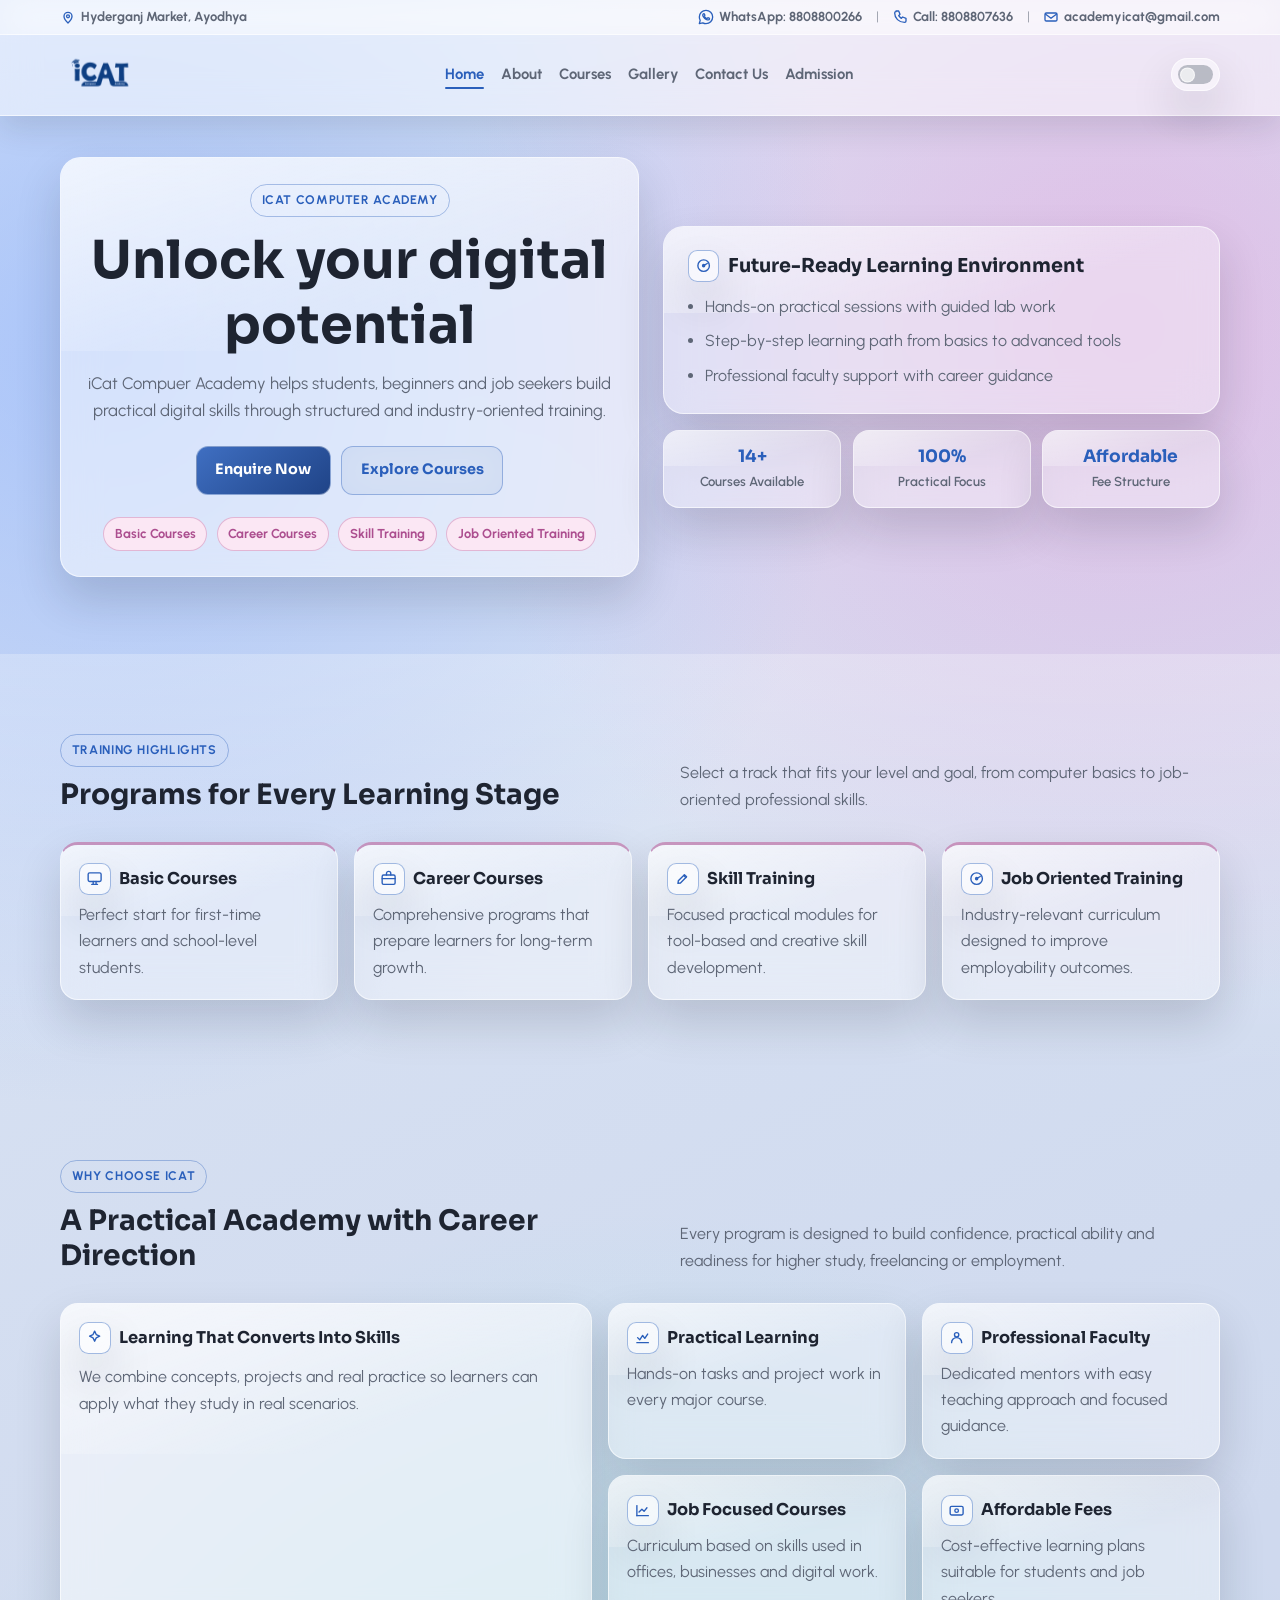
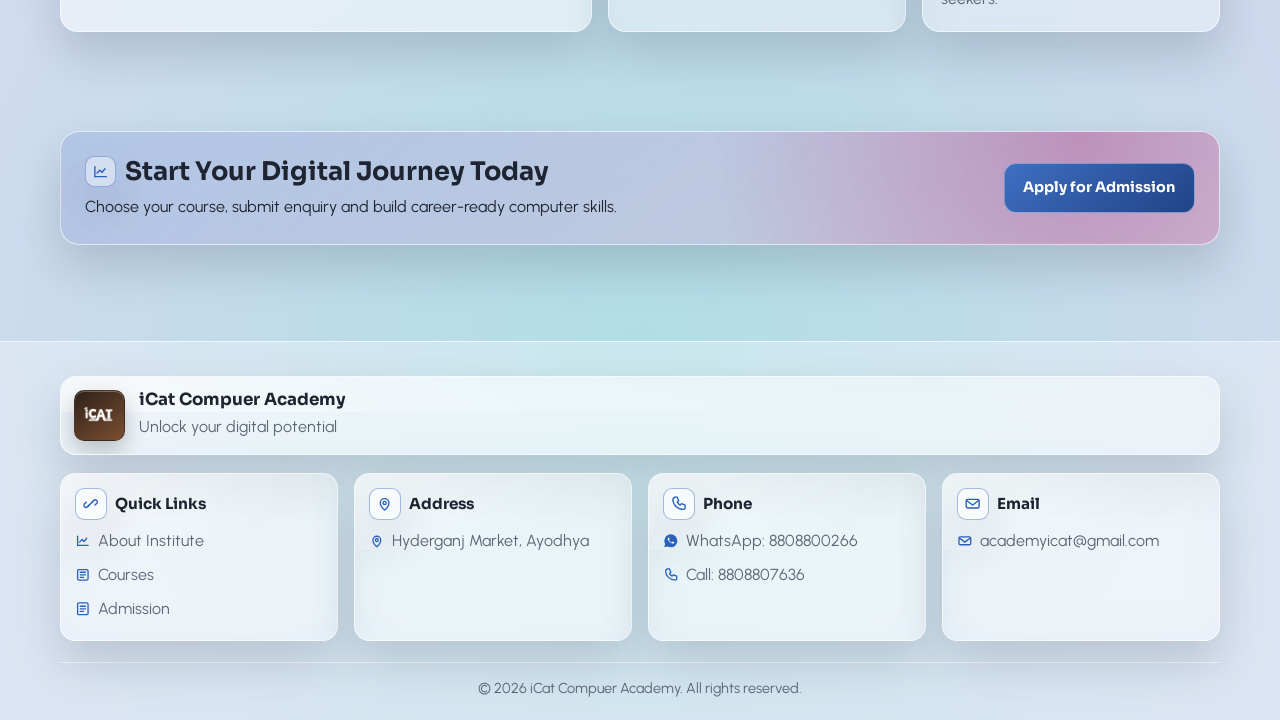
==== commit 3068bab6: "Add files via upload" ====
--- a/index.html
+++ b/index.html
@@ -18,7 +18,7 @@
     <section class="hero">
       <div class="container hero-grid">
         <div class="hero-content">
-          <p class="eyebrow">Career Focused Computer Education</p>
+          <p class="eyebrow">iCat Computer Academy</p>
           <h1>Unlock your digital potential</h1>
           <p class="hero-lead">
             iCat Compuer Academy helps students, beginners and job seekers build practical
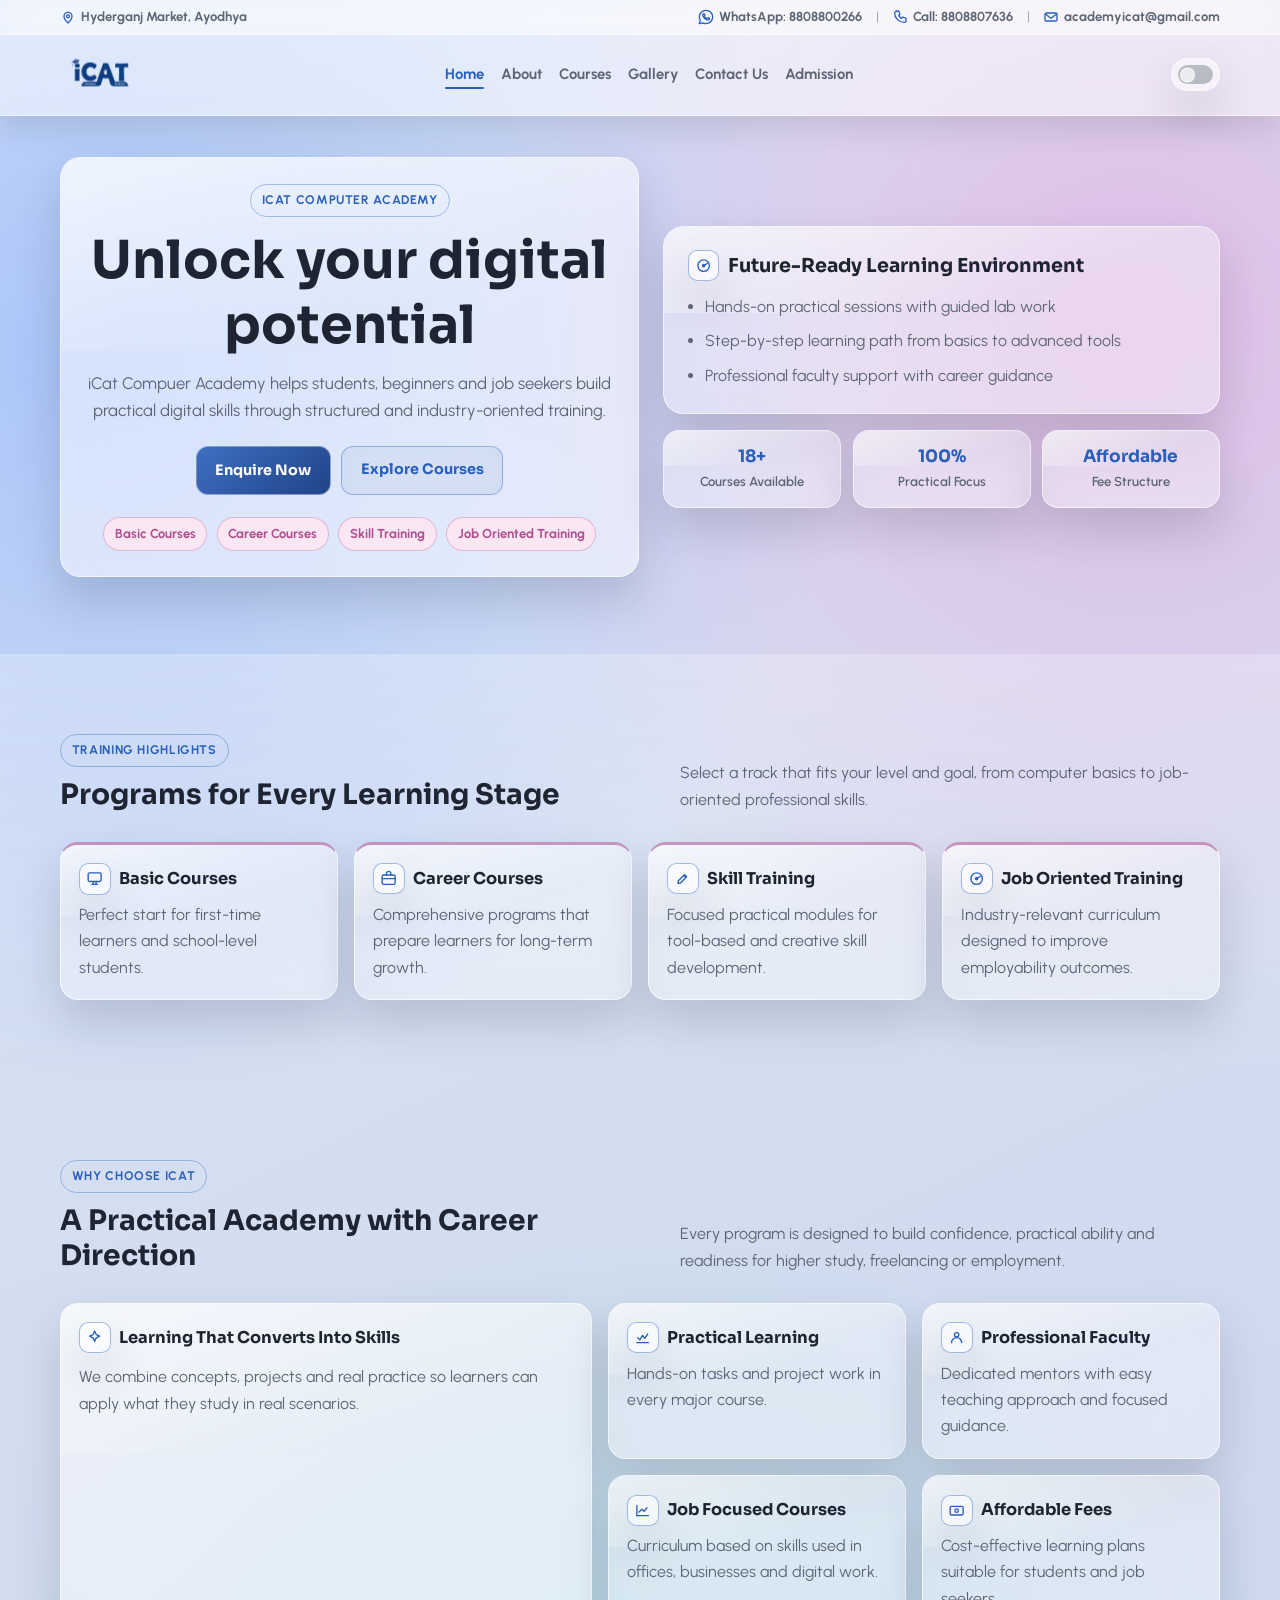
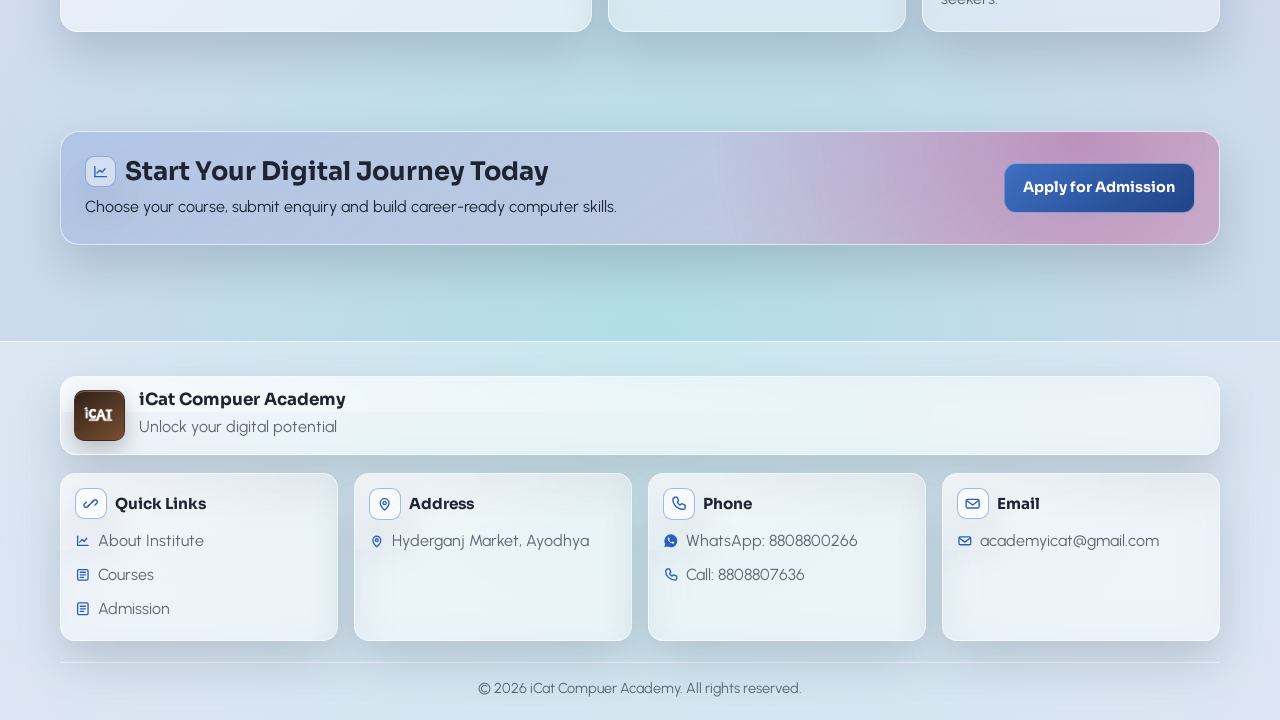
==== commit f55e4487: "Add files via upload" ====
--- a/index.html
+++ b/index.html
@@ -25,7 +25,7 @@
             digital skills through structured and industry-oriented training.
           </p>
           <div class="hero-actions">
-            <a class="btn btn-primary" href="admission.html">Enquire Now</a>
+            <button class="btn btn-primary" id="heroEnquireBtn" type="button">Enquire Now</button>
             <a class="btn btn-secondary-outline" href="courses.html">Explore Courses</a>
           </div>
           <div class="hero-tags">
@@ -56,7 +56,7 @@
           </article>
           <div class="stat-grid">
             <article class="stat-card">
-              <h3>14+</h3>
+              <h3>18+</h3>
               <p>Courses Available</p>
             </article>
             <article class="stat-card">
@@ -239,6 +239,63 @@
         <a class="btn btn-primary" href="admission.html">Apply for Admission</a>
       </div>
     </section>
+
+    <div class="course-modal quick-enquiry-modal" id="quickEnquiryModal" aria-hidden="true">
+      <div class="course-modal-dialog quick-enquiry-dialog" role="dialog" aria-modal="true" aria-labelledby="quickEnquiryTitle">
+        <button class="course-modal-close" id="quickEnquiryClose" aria-label="Close enquiry form">x</button>
+        <h2 id="quickEnquiryTitle">Quick Enquiry</h2>
+        <p class="quick-enquiry-copy">Fill details below and continue to WhatsApp.</p>
+        <form id="quickEnquiryForm" class="enquiry-form" novalidate>
+          <div class="form-field">
+            <label for="quickFullName">Full Name</label>
+            <input type="text" id="quickFullName" name="quickFullName" placeholder="Enter your full name" required />
+          </div>
+
+          <div class="form-field">
+            <label for="quickMobile">Mobile Number</label>
+            <input type="tel" id="quickMobile" name="quickMobile" placeholder="10-digit mobile number" required />
+          </div>
+
+          <div class="form-field">
+            <label for="quickEmail">Email</label>
+            <input type="email" id="quickEmail" name="quickEmail" placeholder="Enter your email" required />
+          </div>
+
+          <div class="form-field">
+            <label for="quickCourseInterested">Course Interested</label>
+            <select id="quickCourseInterested" name="quickCourseInterested" required>
+              <option value="">Select a course</option>
+              <option>ADCA</option>
+              <option>DCA</option>
+              <option>ADFA</option>
+              <option>DFA</option>
+              <option>ADCA Plus</option>
+              <option>Tally Prime</option>
+              <option>CCC</option>
+              <option>O-Level</option>
+              <option>Python</option>
+              <option>Advance Excel</option>
+              <option>DTP</option>
+              <option>Graphic Designing</option>
+              <option>Diploma in Animation &amp; Motion Graphics</option>
+              <option>Artificial Intelligence &amp; Generative AI Course</option>
+              <option>WordPress Website Development Course</option>
+              <option>Video Editing - Basic</option>
+              <option>Video Editing - Advance</option>
+              <option>Web Development</option>
+            </select>
+          </div>
+
+          <div class="form-field">
+            <label for="quickMessage">Message</label>
+            <textarea id="quickMessage" name="quickMessage" rows="4" placeholder="Tell us about your learning goal"></textarea>
+          </div>
+
+          <button type="submit" class="btn btn-primary">Send Enquiry on WhatsApp</button>
+          <p id="quickFormStatus" class="form-status" aria-live="polite"></p>
+        </form>
+      </div>
+    </div>
   </main>
 
   <div id="site-footer"></div>
--- a/css/style.css
+++ b/css/style.css
@@ -937,6 +937,79 @@
   margin-bottom: 1.7rem;
 }
 
+.courses-filter {
+  border: 1px solid var(--glass-border);
+  border-radius: 1rem;
+  background: var(--glass-bg);
+  box-shadow: var(--glass-shadow);
+  backdrop-filter: blur(var(--glass-blur));
+  -webkit-backdrop-filter: blur(var(--glass-blur));
+  padding: 1rem;
+  margin-bottom: 1rem;
+}
+
+.courses-filter-grid {
+  display: grid;
+  grid-template-columns: repeat(4, minmax(0, 1fr));
+  gap: 0.72rem;
+}
+
+.filter-field {
+  display: grid;
+  gap: 0.35rem;
+}
+
+.filter-field span {
+  font-size: 0.78rem;
+  font-weight: 700;
+  color: var(--muted);
+}
+
+.filter-field input,
+.filter-field select {
+  width: 100%;
+  border: 1px solid var(--glass-border);
+  border-radius: 0.64rem;
+  background: color-mix(in srgb, var(--glass-bg) 95%, transparent);
+  color: var(--text);
+  font: inherit;
+  padding: 0.62rem 0.72rem;
+  backdrop-filter: blur(var(--glass-blur));
+  -webkit-backdrop-filter: blur(var(--glass-blur));
+}
+
+.filter-field input:focus,
+.filter-field select:focus {
+  outline: none;
+  border-color: var(--primary);
+  box-shadow: 0 0 0 3px color-mix(in srgb, var(--primary) 23%, transparent);
+}
+
+.courses-filter-meta {
+  margin-top: 0.82rem;
+  display: flex;
+  align-items: center;
+  justify-content: space-between;
+  gap: 0.6rem;
+}
+
+.courses-filter-count {
+  color: var(--muted);
+  font-weight: 700;
+  font-size: 0.88rem;
+}
+
+.courses-no-result {
+  margin-top: 1rem;
+  border: 1px dashed color-mix(in srgb, var(--primary) 35%, transparent);
+  border-radius: 0.8rem;
+  padding: 0.9rem;
+  color: var(--muted);
+  font-weight: 700;
+  text-align: center;
+  background: color-mix(in srgb, var(--glass-bg) 90%, transparent);
+}
+
 .courses-grid {
   grid-template-columns: repeat(3, minmax(0, 1fr));
 }
@@ -1026,6 +1099,24 @@
 .course-modal-dialog h2 {
   margin-right: 2rem;
   font-size: clamp(1.25rem, 2.2vw, 1.75rem);
+}
+
+.quick-enquiry-dialog {
+  width: min(640px, 96vw);
+}
+
+.quick-enquiry-copy {
+  margin-top: 0.55rem;
+  margin-bottom: 0.85rem;
+  color: var(--muted);
+}
+
+.quick-enquiry-dialog .enquiry-form {
+  padding: 1.1rem;
+}
+
+.quick-enquiry-dialog .btn {
+  width: 100%;
 }
 
 .course-modal-body h4 {
@@ -1378,6 +1469,10 @@
   }
 
   .courses-grid {
+    grid-template-columns: repeat(2, minmax(0, 1fr));
+  }
+
+  .courses-filter-grid {
     grid-template-columns: repeat(2, minmax(0, 1fr));
   }
 
@@ -1456,6 +1551,19 @@
     grid-template-columns: 1fr;
   }
 
+  .courses-filter-grid {
+    grid-template-columns: 1fr;
+  }
+
+  .courses-filter-meta {
+    flex-direction: column;
+    align-items: stretch;
+  }
+
+  .courses-filter-meta .btn {
+    width: 100%;
+  }
+
   .gallery-mosaic {
     grid-auto-rows: 220px;
   }
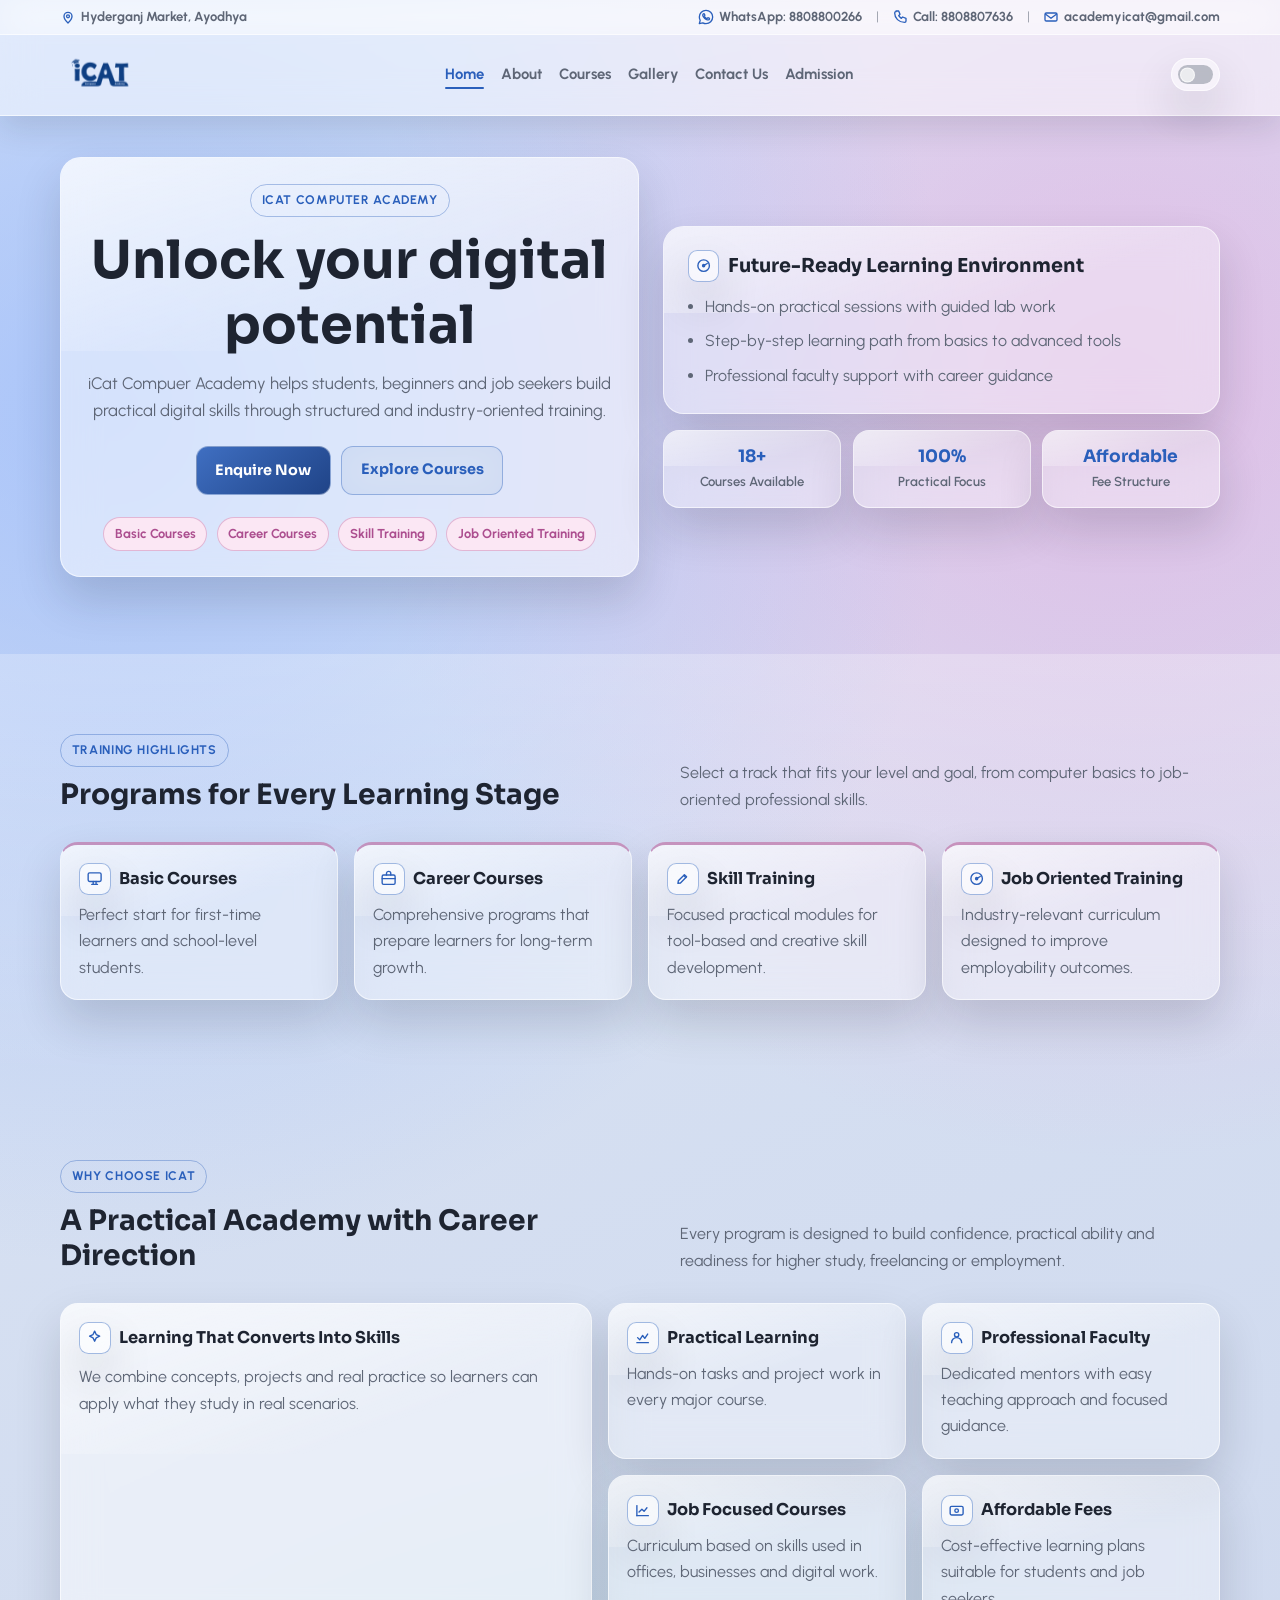
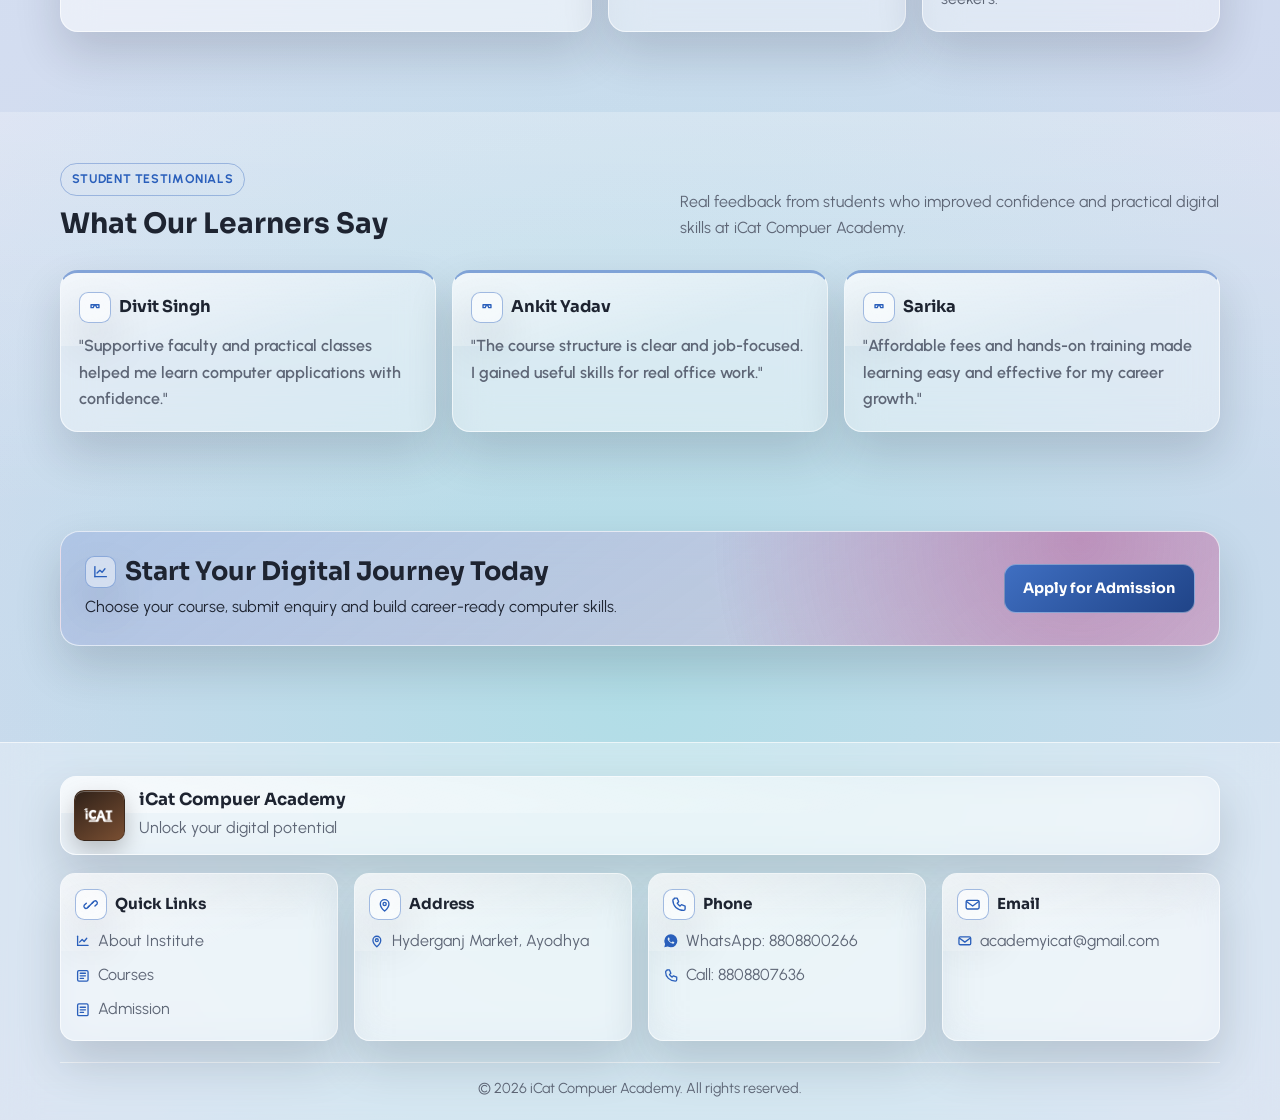
==== commit 76f54a58: "Add files via upload" ====
--- a/index.html
+++ b/index.html
@@ -5,6 +5,7 @@
   <meta name="viewport" content="width=device-width, initial-scale=1.0" />
   <title>iCat Compuer Academy | Home</title>
   <meta name="description" content="iCat Compuer Academy offers basic, career, skill and job-oriented computer training in Ayodhya." />
+  <link rel="icon" type="image/png" href="assets/logo.png" />
   <link rel="preconnect" href="https://fonts.googleapis.com" />
   <link rel="preconnect" href="https://fonts.gstatic.com" crossorigin />
   <link href="https://fonts.googleapis.com/css2?family=Sora:wght@400;500;600;700;800&family=Urbanist:wght@400;500;600;700;800&display=swap" rel="stylesheet" />
@@ -216,6 +217,60 @@
               <span>Affordable Fees</span>
             </h3>
             <p>Cost-effective learning plans suitable for students and job seekers.</p>
+          </article>
+        </div>
+      </div>
+    </section>
+
+    <section class="section section-alt testimonials-section">
+      <div class="container split-heading">
+        <div>
+          <p class="eyebrow">Student Testimonials</p>
+          <h2>What Our Learners Say</h2>
+        </div>
+        <p class="split-copy">
+          Real feedback from students who improved confidence and practical digital skills at iCat Compuer Academy.
+        </p>
+      </div>
+      <div class="container">
+        <div class="grid grid-3 testimonials-grid">
+          <article class="info-card testimonial-card">
+            <h3 class="icon-title">
+              <span class="icon-badge icon-pop" aria-hidden="true">
+                <svg viewBox="0 0 24 24">
+                  <path d="M8 8h4l-2 4H7V8Z"></path>
+                  <path d="M17 8h-4l2 4h3V8Z"></path>
+                </svg>
+              </span>
+              <span>Divit Singh</span>
+            </h3>
+            <p class="testimonial-quote">"Supportive faculty and practical classes helped me learn computer applications with confidence."</p>
+          </article>
+
+          <article class="info-card testimonial-card">
+            <h3 class="icon-title">
+              <span class="icon-badge icon-pop" aria-hidden="true">
+                <svg viewBox="0 0 24 24">
+                  <path d="M8 8h4l-2 4H7V8Z"></path>
+                  <path d="M17 8h-4l2 4h3V8Z"></path>
+                </svg>
+              </span>
+              <span>Ankit Yadav</span>
+            </h3>
+            <p class="testimonial-quote">"The course structure is clear and job-focused. I gained useful skills for real office work."</p>
+          </article>
+
+          <article class="info-card testimonial-card">
+            <h3 class="icon-title">
+              <span class="icon-badge icon-pop" aria-hidden="true">
+                <svg viewBox="0 0 24 24">
+                  <path d="M8 8h4l-2 4H7V8Z"></path>
+                  <path d="M17 8h-4l2 4h3V8Z"></path>
+                </svg>
+              </span>
+              <span>Sarika</span>
+            </h3>
+            <p class="testimonial-quote">"Affordable fees and hands-on training made learning easy and effective for my career growth."</p>
           </article>
         </div>
       </div>
--- a/css/style.css
+++ b/css/style.css
@@ -60,6 +60,12 @@
   line-height: 1.65;
 }
 
+body,
+body * {
+  user-select: none;
+  -webkit-user-select: none;
+}
+
 #cursorTrailCanvas {
   position: fixed;
   inset: 0;
@@ -290,6 +296,10 @@
 
 .grid-4 {
   grid-template-columns: repeat(4, minmax(0, 1fr));
+}
+
+.grid-3 {
+  grid-template-columns: repeat(3, minmax(0, 1fr));
 }
 
 .page-banner {
@@ -862,6 +872,24 @@
   gap: 1rem;
 }
 
+.testimonials-section {
+  padding-top: 3.2rem;
+}
+
+.testimonials-grid {
+  align-items: stretch;
+}
+
+.testimonial-card {
+  border-top: 3px solid color-mix(in srgb, var(--primary) 52%, transparent);
+}
+
+.testimonial-quote {
+  margin-top: 0.65rem;
+  color: var(--muted);
+  font-weight: 600;
+}
+
 .emphasis-card {
   background: var(--glass-bg-strong);
 }
@@ -932,6 +960,111 @@
   margin-top: 0.38rem;
 }
 
+.about-badges {
+  margin-top: 0.9rem;
+  display: flex;
+  flex-wrap: wrap;
+  gap: 0.45rem;
+}
+
+.about-badges span {
+  padding: 0.28rem 0.62rem;
+  border-radius: 999px;
+  border: 1px solid color-mix(in srgb, var(--primary) 35%, transparent);
+  background: color-mix(in srgb, var(--glass-bg-strong) 92%, transparent);
+  color: var(--primary);
+  font-size: 0.76rem;
+  font-weight: 700;
+}
+
+.about-impact {
+  padding-top: 3.2rem;
+}
+
+.metric-card {
+  text-align: center;
+}
+
+.metric-card h3 {
+  font-size: clamp(1.25rem, 2vw, 1.9rem);
+  color: var(--primary);
+  margin-bottom: 0.2rem;
+}
+
+.path-grid,
+.process-grid {
+  align-items: stretch;
+}
+
+.path-card,
+.process-card {
+  border-top: 3px solid color-mix(in srgb, var(--accent) 58%, transparent);
+}
+
+.path-step {
+  display: inline-block;
+  margin-bottom: 0.62rem;
+  padding: 0.2rem 0.56rem;
+  border-radius: 999px;
+  border: 1px solid color-mix(in srgb, var(--primary) 40%, transparent);
+  background: color-mix(in srgb, var(--glass-bg-strong) 92%, transparent);
+  color: var(--primary);
+  font-size: 0.74rem;
+  font-weight: 800;
+  letter-spacing: 0.02em;
+  text-transform: uppercase;
+}
+
+.about-value-layout {
+  display: grid;
+  grid-template-columns: 1.02fr 0.98fr;
+  gap: 1rem;
+}
+
+.about-value-card h3,
+.about-faq-card h3 {
+  margin-bottom: 0.72rem;
+}
+
+.about-checklist {
+  margin: 0;
+  padding-left: 1.08rem;
+  color: var(--muted);
+}
+
+.about-checklist li + li {
+  margin-top: 0.42rem;
+}
+
+.faq-list {
+  display: grid;
+  gap: 0.6rem;
+}
+
+.faq-item {
+  border: 1px solid var(--glass-border);
+  border-radius: 0.8rem;
+  background: color-mix(in srgb, var(--glass-bg) 96%, transparent);
+  padding: 0.68rem 0.8rem;
+}
+
+.faq-item summary {
+  cursor: pointer;
+  font-weight: 700;
+  color: var(--text);
+}
+
+.faq-item p {
+  margin-top: 0.45rem;
+  color: var(--muted);
+}
+
+.cta-actions {
+  display: flex;
+  flex-wrap: wrap;
+  gap: 0.58rem;
+}
+
 /* Courses */
 .courses-intro {
   margin-bottom: 1.7rem;
@@ -1251,6 +1384,18 @@
   gap: 0.65rem;
 }
 
+.support-grid {
+  align-items: stretch;
+}
+
+.support-card {
+  border-top: 3px solid color-mix(in srgb, var(--primary) 52%, transparent);
+}
+
+.support-card p + p {
+  margin-top: 0.62rem;
+}
+
 .map-wrap {
   margin-top: 0.9rem;
   overflow: hidden;
@@ -1458,8 +1603,13 @@
     grid-template-columns: repeat(2, minmax(0, 1fr));
   }
 
+  .grid-3 {
+    grid-template-columns: repeat(2, minmax(0, 1fr));
+  }
+
   .hero-grid,
   .why-layout,
+  .about-value-layout,
   .about-layout,
   .contact-layout,
   .admission-layout,
@@ -1547,7 +1697,8 @@
 
   .courses-grid,
   .gallery-mosaic,
-  .grid-4 {
+  .grid-4,
+  .grid-3 {
     grid-template-columns: 1fr;
   }
 
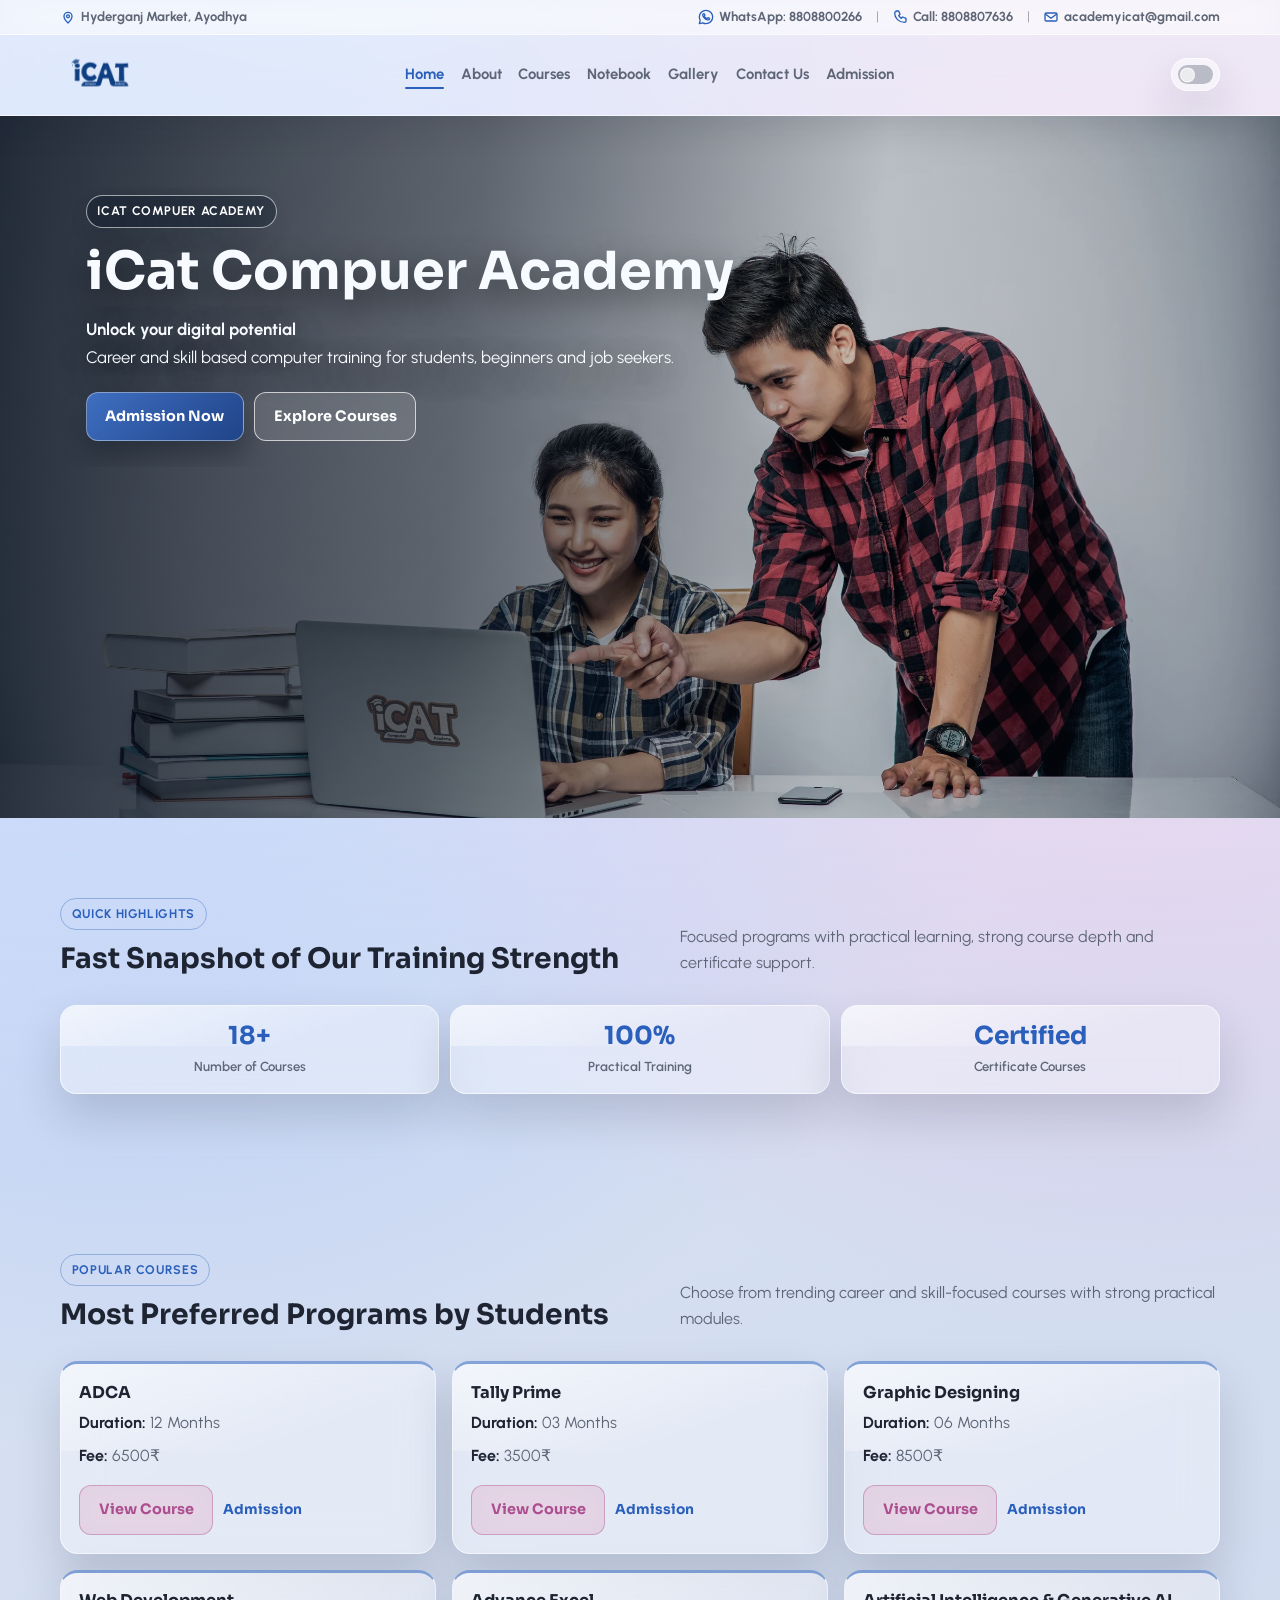
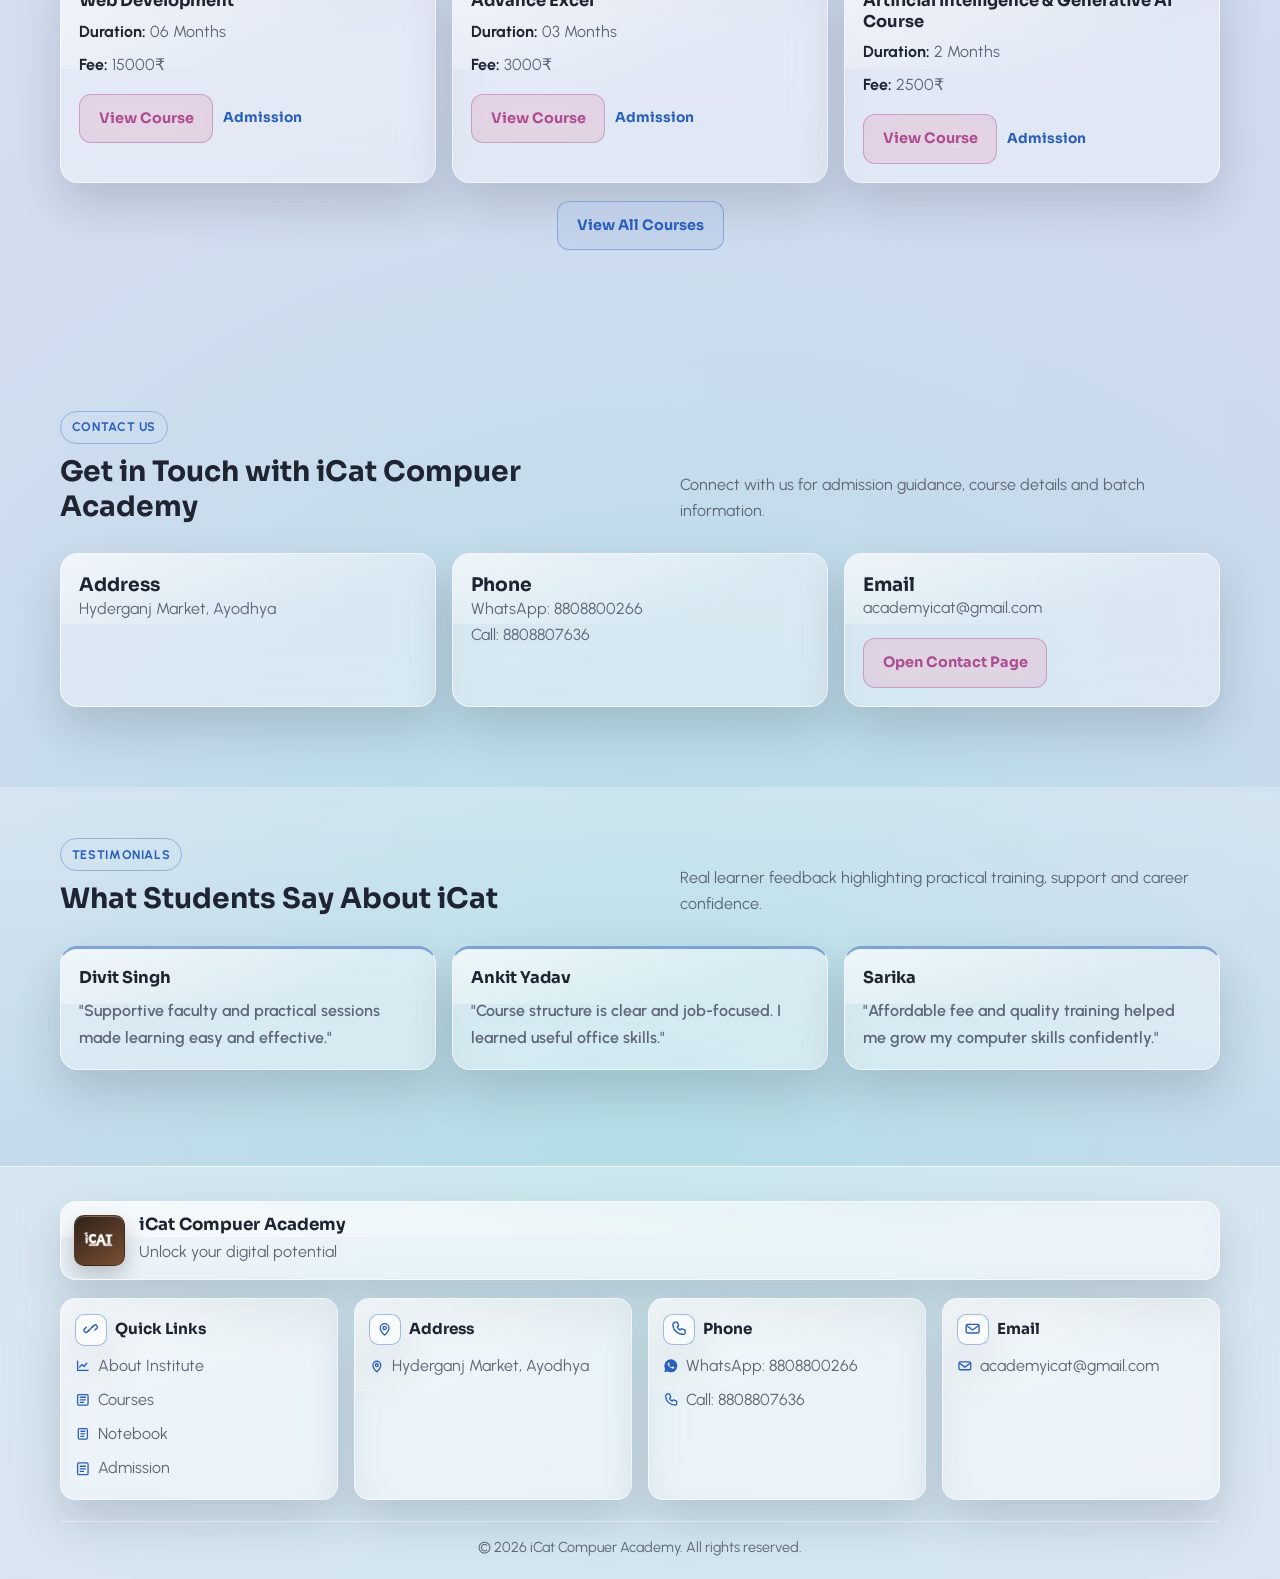
==== commit 2500023d: "Add files via upload" ====
--- a/index.html
+++ b/index.html
@@ -16,128 +16,125 @@
   <div id="site-header"></div>
 
   <main>
-    <section class="hero">
+    <section class="hero home-hero">
       <div class="container hero-grid">
-        <div class="hero-content">
-          <p class="eyebrow">iCat Computer Academy</p>
-          <h1>Unlock your digital potential</h1>
+        <div class="hero-content hero-content-overlay">
+          <p class="eyebrow">iCat Compuer Academy</p>
+          <h1>iCat Compuer Academy</h1>
           <p class="hero-lead">
-            iCat Compuer Academy helps students, beginners and job seekers build practical
-            digital skills through structured and industry-oriented training.
+            <strong>Unlock your digital potential</strong><br />
+            Career and skill based computer training for students, beginners and job seekers.
           </p>
           <div class="hero-actions">
-            <button class="btn btn-primary" id="heroEnquireBtn" type="button">Enquire Now</button>
+            <a class="btn btn-primary" href="admission.html">Admission Now</a>
             <a class="btn btn-secondary-outline" href="courses.html">Explore Courses</a>
           </div>
-          <div class="hero-tags">
-            <span>Basic Courses</span>
-            <span>Career Courses</span>
-            <span>Skill Training</span>
-            <span>Job Oriented Training</span>
-          </div>
-        </div>
-
-        <div class="hero-panel">
-          <article class="hero-card">
-            <h2 class="icon-title">
-              <span class="icon-badge icon-spin" aria-hidden="true">
-                <svg viewBox="0 0 24 24">
-                  <circle cx="12" cy="12" r="8"></circle>
-                  <path d="m12 12 5-3"></path>
-                  <circle cx="12" cy="12" r="1.5"></circle>
-                </svg>
-              </span>
-              <span>Future-Ready Learning Environment</span>
-            </h2>
-            <ul>
-              <li>Hands-on practical sessions with guided lab work</li>
-              <li>Step-by-step learning path from basics to advanced tools</li>
-              <li>Professional faculty support with career guidance</li>
-            </ul>
-          </article>
-          <div class="stat-grid">
-            <article class="stat-card">
-              <h3>18+</h3>
-              <p>Courses Available</p>
-            </article>
-            <article class="stat-card">
-              <h3>100%</h3>
-              <p>Practical Focus</p>
-            </article>
-            <article class="stat-card">
-              <h3>Affordable</h3>
-              <p>Fee Structure</p>
-            </article>
-          </div>
-        </div>
-      </div>
-    </section>
-
-    <section class="section section-alt highlight-slab">
-      <div class="container split-heading">
-        <div>
-          <p class="eyebrow">Training Highlights</p>
-          <h2>Programs for Every Learning Stage</h2>
-        </div>
-        <p class="split-copy">
-          Select a track that fits your level and goal, from computer basics to
-          job-oriented professional skills.
-        </p>
-      </div>
-      <div class="container">
-        <div class="grid grid-4">
-          <article class="feature-card">
-            <h3 class="icon-title">
-              <span class="icon-badge icon-float" aria-hidden="true">
-                <svg viewBox="0 0 24 24">
-                  <rect x="3" y="4" width="18" height="12" rx="2"></rect>
-                  <path d="M8 20h8"></path>
-                  <path d="M10 16v4"></path>
-                  <path d="M14 16v4"></path>
-                </svg>
-              </span>
-              <span>Basic Courses</span>
-            </h3>
-            <p>Perfect start for first-time learners and school-level students.</p>
-          </article>
-          <article class="feature-card">
-            <h3 class="icon-title">
-              <span class="icon-badge icon-pulse" aria-hidden="true">
-                <svg viewBox="0 0 24 24">
-                  <rect x="3" y="7" width="18" height="13" rx="2"></rect>
-                  <path d="M9 7V5a3 3 0 0 1 6 0v2"></path>
-                  <path d="M3 12h18"></path>
-                </svg>
-              </span>
-              <span>Career Courses</span>
-            </h3>
-            <p>Comprehensive programs that prepare learners for long-term growth.</p>
-          </article>
-          <article class="feature-card">
-            <h3 class="icon-title">
-              <span class="icon-badge icon-pop" aria-hidden="true">
-                <svg viewBox="0 0 24 24">
-                  <path d="M14.5 6.5 17.5 9.5 9 18 5.5 18.5 6 15z"></path>
-                  <path d="M13.5 7.5 16.5 10.5"></path>
-                </svg>
-              </span>
-              <span>Skill Training</span>
-            </h3>
-            <p>Focused practical modules for tool-based and creative skill development.</p>
-          </article>
-          <article class="feature-card">
-            <h3 class="icon-title">
-              <span class="icon-badge icon-spin" aria-hidden="true">
-                <svg viewBox="0 0 24 24">
-                  <circle cx="12" cy="12" r="8"></circle>
-                  <path d="m12 12 5-3"></path>
-                  <circle cx="12" cy="12" r="1.5"></circle>
-                </svg>
-              </span>
-              <span>Job Oriented Training</span>
-            </h3>
-            <p>Industry-relevant curriculum designed to improve employability outcomes.</p>
-          </article>
+        </div>
+      </div>
+    </section>
+
+    <section class="section section-alt quick-highlights">
+      <div class="container split-heading">
+        <div>
+          <p class="eyebrow">Quick Highlights</p>
+          <h2>Fast Snapshot of Our Training Strength</h2>
+        </div>
+        <p class="split-copy">
+          Focused programs with practical learning, strong course depth and certificate support.
+        </p>
+      </div>
+      <div class="container">
+        <div class="stat-grid highlights-grid">
+          <article class="stat-card">
+            <h3>18+</h3>
+            <p>Number of Courses</p>
+          </article>
+          <article class="stat-card">
+            <h3>100%</h3>
+            <p>Practical Training</p>
+          </article>
+          <article class="stat-card">
+            <h3>Certified</h3>
+            <p>Certificate Courses</p>
+          </article>
+        </div>
+      </div>
+    </section>
+
+    <section class="section popular-courses-section">
+      <div class="container split-heading">
+        <div>
+          <p class="eyebrow">Popular Courses</p>
+          <h2>Most Preferred Programs by Students</h2>
+        </div>
+        <p class="split-copy">
+          Choose from trending career and skill-focused courses with strong practical modules.
+        </p>
+      </div>
+      <div class="container">
+        <div class="grid grid-3">
+          <article class="course-card">
+            <h3>ADCA</h3>
+            <p><strong>Duration:</strong> 12 Months</p>
+            <p><strong>Fee:</strong> 6500&#8377;</p>
+            <div class="course-actions">
+              <a class="btn btn-secondary" href="courses.html">View Course</a>
+              <a class="course-link" href="admission.html">Admission</a>
+            </div>
+          </article>
+
+          <article class="course-card">
+            <h3>Tally Prime</h3>
+            <p><strong>Duration:</strong> 03 Months</p>
+            <p><strong>Fee:</strong> 3500&#8377;</p>
+            <div class="course-actions">
+              <a class="btn btn-secondary" href="courses.html">View Course</a>
+              <a class="course-link" href="admission.html">Admission</a>
+            </div>
+          </article>
+
+          <article class="course-card">
+            <h3>Graphic Designing</h3>
+            <p><strong>Duration:</strong> 06 Months</p>
+            <p><strong>Fee:</strong> 8500&#8377;</p>
+            <div class="course-actions">
+              <a class="btn btn-secondary" href="courses.html">View Course</a>
+              <a class="course-link" href="admission.html">Admission</a>
+            </div>
+          </article>
+
+          <article class="course-card">
+            <h3>Web Development</h3>
+            <p><strong>Duration:</strong> 06 Months</p>
+            <p><strong>Fee:</strong> 15000&#8377;</p>
+            <div class="course-actions">
+              <a class="btn btn-secondary" href="courses.html">View Course</a>
+              <a class="course-link" href="admission.html">Admission</a>
+            </div>
+          </article>
+
+          <article class="course-card">
+            <h3>Advance Excel</h3>
+            <p><strong>Duration:</strong> 03 Months</p>
+            <p><strong>Fee:</strong> 3000&#8377;</p>
+            <div class="course-actions">
+              <a class="btn btn-secondary" href="courses.html">View Course</a>
+              <a class="course-link" href="admission.html">Admission</a>
+            </div>
+          </article>
+
+          <article class="course-card">
+            <h3>Artificial Intelligence &amp; Generative AI Course</h3>
+            <p><strong>Duration:</strong> 2 Months</p>
+            <p><strong>Fee:</strong> 2500&#8377;</p>
+            <div class="course-actions">
+              <a class="btn btn-secondary" href="courses.html">View Course</a>
+              <a class="course-link" href="admission.html">Admission</a>
+            </div>
+          </article>
+        </div>
+        <div class="section-bottom-action">
+          <a class="btn btn-secondary-outline section-link-btn" href="courses.html">View All Courses</a>
         </div>
       </div>
     </section>
@@ -145,78 +142,30 @@
     <section class="section">
       <div class="container split-heading">
         <div>
-          <p class="eyebrow">Why Choose iCat</p>
-          <h2>A Practical Academy with Career Direction</h2>
-        </div>
-        <p class="split-copy">
-          Every program is designed to build confidence, practical ability and readiness
-          for higher study, freelancing or employment.
-        </p>
-      </div>
-      <div class="container why-layout">
-        <article class="info-card emphasis-card">
-          <h3 class="icon-title">
-            <span class="icon-badge icon-float" aria-hidden="true">
-              <svg viewBox="0 0 24 24">
-                <path d="m12 3 2.2 4.7L19 10l-4.8 2.3L12 17l-2.2-4.7L5 10l4.8-2.3z"></path>
-              </svg>
-            </span>
-            <span>Learning That Converts Into Skills</span>
-          </h3>
-          <p>
-            We combine concepts, projects and real practice so learners can apply what
-            they study in real scenarios.
-          </p>
-        </article>
-        <div class="grid grid-2">
-          <article class="info-card">
-            <h3 class="icon-title">
-              <span class="icon-badge icon-pop" aria-hidden="true">
-                <svg viewBox="0 0 24 24">
-                  <path d="m5 12 3 3 4-6 3 4 4-6"></path>
-                  <path d="M4 19h16"></path>
-                </svg>
-              </span>
-              <span>Practical Learning</span>
-            </h3>
-            <p>Hands-on tasks and project work in every major course.</p>
-          </article>
-          <article class="info-card">
-            <h3 class="icon-title">
-              <span class="icon-badge icon-pulse" aria-hidden="true">
-                <svg viewBox="0 0 24 24">
-                  <circle cx="12" cy="8" r="3"></circle>
-                  <path d="M5 19a7 7 0 0 1 14 0"></path>
-                </svg>
-              </span>
-              <span>Professional Faculty</span>
-            </h3>
-            <p>Dedicated mentors with easy teaching approach and focused guidance.</p>
-          </article>
-          <article class="info-card">
-            <h3 class="icon-title">
-              <span class="icon-badge icon-spin" aria-hidden="true">
-                <svg viewBox="0 0 24 24">
-                  <path d="M4 19V5"></path>
-                  <path d="M4 19h16"></path>
-                  <path d="m7 14 4-4 3 3 4-5"></path>
-                </svg>
-              </span>
-              <span>Job Focused Courses</span>
-            </h3>
-            <p>Curriculum based on skills used in offices, businesses and digital work.</p>
-          </article>
-          <article class="info-card">
-            <h3 class="icon-title">
-              <span class="icon-badge icon-float" aria-hidden="true">
-                <svg viewBox="0 0 24 24">
-                  <rect x="3" y="6" width="18" height="12" rx="2"></rect>
-                  <circle cx="12" cy="12" r="2.5"></circle>
-                </svg>
-              </span>
-              <span>Affordable Fees</span>
-            </h3>
-            <p>Cost-effective learning plans suitable for students and job seekers.</p>
+          <p class="eyebrow">Contact Us</p>
+          <h2>Get in Touch with iCat Compuer Academy</h2>
+        </div>
+        <p class="split-copy">
+          Connect with us for admission guidance, course details and batch information.
+        </p>
+      </div>
+      <div class="container">
+        <div class="grid grid-3">
+          <article class="contact-card">
+            <h3>Address</h3>
+            <p>Hyderganj Market, Ayodhya</p>
+          </article>
+          <article class="contact-card">
+            <h3>Phone</h3>
+            <p><a class="footer-link" href="https://wa.me/918808800266" target="_blank" rel="noopener noreferrer">WhatsApp: 8808800266</a></p>
+            <p><a class="footer-link" href="tel:8808807636">Call: 8808807636</a></p>
+          </article>
+          <article class="contact-card">
+            <h3>Email</h3>
+            <p><a class="footer-link" href="mailto:academyicat@gmail.com">academyicat@gmail.com</a></p>
+            <div class="course-actions">
+              <a class="btn btn-secondary" href="contact.html">Open Contact Page</a>
+            </div>
           </article>
         </div>
       </div>
@@ -225,132 +174,30 @@
     <section class="section section-alt testimonials-section">
       <div class="container split-heading">
         <div>
-          <p class="eyebrow">Student Testimonials</p>
-          <h2>What Our Learners Say</h2>
-        </div>
-        <p class="split-copy">
-          Real feedback from students who improved confidence and practical digital skills at iCat Compuer Academy.
+          <p class="eyebrow">Testimonials</p>
+          <h2>What Students Say About iCat</h2>
+        </div>
+        <p class="split-copy">
+          Real learner feedback highlighting practical training, support and career confidence.
         </p>
       </div>
       <div class="container">
         <div class="grid grid-3 testimonials-grid">
           <article class="info-card testimonial-card">
-            <h3 class="icon-title">
-              <span class="icon-badge icon-pop" aria-hidden="true">
-                <svg viewBox="0 0 24 24">
-                  <path d="M8 8h4l-2 4H7V8Z"></path>
-                  <path d="M17 8h-4l2 4h3V8Z"></path>
-                </svg>
-              </span>
-              <span>Divit Singh</span>
-            </h3>
-            <p class="testimonial-quote">"Supportive faculty and practical classes helped me learn computer applications with confidence."</p>
-          </article>
-
+            <h3>Divit Singh</h3>
+            <p class="testimonial-quote">"Supportive faculty and practical sessions made learning easy and effective."</p>
+          </article>
           <article class="info-card testimonial-card">
-            <h3 class="icon-title">
-              <span class="icon-badge icon-pop" aria-hidden="true">
-                <svg viewBox="0 0 24 24">
-                  <path d="M8 8h4l-2 4H7V8Z"></path>
-                  <path d="M17 8h-4l2 4h3V8Z"></path>
-                </svg>
-              </span>
-              <span>Ankit Yadav</span>
-            </h3>
-            <p class="testimonial-quote">"The course structure is clear and job-focused. I gained useful skills for real office work."</p>
-          </article>
-
+            <h3>Ankit Yadav</h3>
+            <p class="testimonial-quote">"Course structure is clear and job-focused. I learned useful office skills."</p>
+          </article>
           <article class="info-card testimonial-card">
-            <h3 class="icon-title">
-              <span class="icon-badge icon-pop" aria-hidden="true">
-                <svg viewBox="0 0 24 24">
-                  <path d="M8 8h4l-2 4H7V8Z"></path>
-                  <path d="M17 8h-4l2 4h3V8Z"></path>
-                </svg>
-              </span>
-              <span>Sarika</span>
-            </h3>
-            <p class="testimonial-quote">"Affordable fees and hands-on training made learning easy and effective for my career growth."</p>
-          </article>
-        </div>
-      </div>
-    </section>
-
-    <section class="section cta-section">
-      <div class="container cta-panel">
-        <div>
-          <h2 class="icon-title">
-            <span class="icon-badge icon-pop" aria-hidden="true">
-              <svg viewBox="0 0 24 24">
-                <path d="M4 19V5"></path>
-                <path d="M4 19h16"></path>
-                <path d="m7 14 4-4 3 3 4-5"></path>
-              </svg>
-            </span>
-            <span>Start Your Digital Journey Today</span>
-          </h2>
-          <p>Choose your course, submit enquiry and build career-ready computer skills.</p>
-        </div>
-        <a class="btn btn-primary" href="admission.html">Apply for Admission</a>
-      </div>
-    </section>
-
-    <div class="course-modal quick-enquiry-modal" id="quickEnquiryModal" aria-hidden="true">
-      <div class="course-modal-dialog quick-enquiry-dialog" role="dialog" aria-modal="true" aria-labelledby="quickEnquiryTitle">
-        <button class="course-modal-close" id="quickEnquiryClose" aria-label="Close enquiry form">x</button>
-        <h2 id="quickEnquiryTitle">Quick Enquiry</h2>
-        <p class="quick-enquiry-copy">Fill details below and continue to WhatsApp.</p>
-        <form id="quickEnquiryForm" class="enquiry-form" novalidate>
-          <div class="form-field">
-            <label for="quickFullName">Full Name</label>
-            <input type="text" id="quickFullName" name="quickFullName" placeholder="Enter your full name" required />
-          </div>
-
-          <div class="form-field">
-            <label for="quickMobile">Mobile Number</label>
-            <input type="tel" id="quickMobile" name="quickMobile" placeholder="10-digit mobile number" required />
-          </div>
-
-          <div class="form-field">
-            <label for="quickEmail">Email</label>
-            <input type="email" id="quickEmail" name="quickEmail" placeholder="Enter your email" required />
-          </div>
-
-          <div class="form-field">
-            <label for="quickCourseInterested">Course Interested</label>
-            <select id="quickCourseInterested" name="quickCourseInterested" required>
-              <option value="">Select a course</option>
-              <option>ADCA</option>
-              <option>DCA</option>
-              <option>ADFA</option>
-              <option>DFA</option>
-              <option>ADCA Plus</option>
-              <option>Tally Prime</option>
-              <option>CCC</option>
-              <option>O-Level</option>
-              <option>Python</option>
-              <option>Advance Excel</option>
-              <option>DTP</option>
-              <option>Graphic Designing</option>
-              <option>Diploma in Animation &amp; Motion Graphics</option>
-              <option>Artificial Intelligence &amp; Generative AI Course</option>
-              <option>WordPress Website Development Course</option>
-              <option>Video Editing - Basic</option>
-              <option>Video Editing - Advance</option>
-              <option>Web Development</option>
-            </select>
-          </div>
-
-          <div class="form-field">
-            <label for="quickMessage">Message</label>
-            <textarea id="quickMessage" name="quickMessage" rows="4" placeholder="Tell us about your learning goal"></textarea>
-          </div>
-
-          <button type="submit" class="btn btn-primary">Send Enquiry on WhatsApp</button>
-          <p id="quickFormStatus" class="form-status" aria-live="polite"></p>
-        </form>
-      </div>
-    </div>
+            <h3>Sarika</h3>
+            <p class="testimonial-quote">"Affordable fee and quality training helped me grow my computer skills confidently."</p>
+          </article>
+        </div>
+      </div>
+    </section>
   </main>
 
   <div id="site-footer"></div>
--- a/css/style.css
+++ b/css/style.css
@@ -159,6 +159,16 @@
   max-width: 62ch;
 }
 
+.split-copy-wrap {
+  display: grid;
+  gap: 0.72rem;
+  justify-items: start;
+}
+
+.section-link-btn {
+  white-space: nowrap;
+}
+
 .icon-title {
   display: flex;
   align-items: center;
@@ -639,14 +649,15 @@
 
 /* Hero */
 .hero {
-  padding: 2.6rem 0 4.8rem;
+  padding: 0;
 }
 
 .hero-grid {
-  display: grid;
-  grid-template-columns: 1.02fr 0.98fr;
-  gap: 1.5rem;
-  align-items: center;
+  min-height: clamp(520px, 78vh, 760px);
+  display: flex;
+  align-items: flex-start;
+  padding-top: clamp(2rem, 6vh, 4.8rem);
+  padding-bottom: 1.4rem;
 }
 
 .hero-content {
@@ -660,6 +671,64 @@
   text-align: center;
 }
 
+.home-hero {
+  background:
+    linear-gradient(96deg, rgba(6, 14, 28, 0.84) 0%, rgba(6, 14, 28, 0.62) 36%, rgba(6, 14, 28, 0.24) 66%, rgba(6, 14, 28, 0.38) 100%),
+    url("../assets/hero-desktop.webp");
+  background-repeat: no-repeat;
+  background-position: 68% 74%;
+  background-size: cover;
+}
+
+.hero-content-overlay {
+  max-width: min(760px, 100%);
+  margin-right: auto;
+  text-align: left;
+  background: transparent;
+  border: 0;
+  box-shadow: none;
+  backdrop-filter: none;
+  -webkit-backdrop-filter: none;
+}
+
+.hero-content-overlay h1,
+.hero-content-overlay .hero-lead,
+.hero-content-overlay p,
+.hero-content-overlay strong {
+  color: #f7fbff;
+  text-shadow: 0 10px 32px rgba(0, 0, 0, 0.52);
+}
+
+.hero-content-overlay .eyebrow {
+  color: #ffffff;
+  border-color: rgba(255, 255, 255, 0.6);
+  background: rgba(10, 22, 43, 0.32);
+}
+
+.hero-content-overlay::before {
+  display: none;
+}
+
+.hero-content-overlay .hero-lead {
+  margin-inline: 0;
+}
+
+.home-hero .btn-primary {
+  box-shadow: 0 14px 26px rgba(8, 16, 30, 0.35);
+}
+
+.home-hero .btn-secondary-outline {
+  color: #ffffff;
+  border-color: rgba(255, 255, 255, 0.68);
+  background: rgba(255, 255, 255, 0.13);
+}
+
+.home-hero .btn-secondary-outline:hover {
+  color: #ffffff;
+  border-color: rgba(255, 255, 255, 0.9);
+  background: rgba(255, 255, 255, 0.2);
+}
+
 .hero-content h1 {
   font-size: clamp(2.1rem, 4.1vw, 3.35rem);
   margin-bottom: 0.75rem;
@@ -677,7 +746,7 @@
   flex-wrap: wrap;
   gap: 0.65rem;
   margin-top: 1.3rem;
-  justify-content: center;
+  justify-content: flex-start;
 }
 
 .hero-tags {
@@ -685,15 +754,15 @@
   display: flex;
   flex-wrap: wrap;
   gap: 0.6rem;
-  justify-content: center;
+  justify-content: flex-start;
 }
 
 .hero-tags span {
-  padding: 0.34rem 0.66rem;
+  padding: 0.34rem 0.68rem;
   border-radius: 999px;
-  background: var(--accent-soft);
-  border: 1px solid color-mix(in srgb, var(--accent) 32%, transparent);
-  color: var(--accent);
+  background: rgba(255, 255, 255, 0.14);
+  border: 1px solid rgba(255, 255, 255, 0.42);
+  color: #ffffff;
   font-size: 0.81rem;
   font-weight: 700;
 }
@@ -701,6 +770,18 @@
 .hero-panel {
   display: grid;
   gap: 1rem;
+}
+
+.hero-image-card {
+  padding: 0.45rem;
+  overflow: hidden;
+}
+
+.hero-image {
+  width: 100%;
+  min-height: 360px;
+  border-radius: 1rem;
+  object-fit: cover;
 }
 
 .hero-card {
@@ -755,6 +836,41 @@
   color: var(--muted);
   font-weight: 600;
   font-size: 0.82rem;
+}
+
+.quick-highlights .stat-card h3 {
+  font-size: clamp(1.2rem, 2vw, 1.55rem);
+}
+
+.popular-courses-section .course-card,
+.home-notebook-section .notebook-card {
+  border-top: 3px solid color-mix(in srgb, var(--primary) 52%, transparent);
+}
+
+.about-enquiry-layout {
+  display: grid;
+  grid-template-columns: 1fr 1fr;
+  gap: 1rem;
+  align-items: start;
+}
+
+.home-about-card h2 {
+  margin-bottom: 0.75rem;
+  font-size: clamp(1.35rem, 2.2vw, 1.95rem);
+}
+
+.home-about-copy + .home-about-copy {
+  margin-top: 0.72rem;
+}
+
+.home-about-actions {
+  margin-top: 1rem;
+}
+
+.section-bottom-action {
+  margin-top: 1.15rem;
+  display: flex;
+  justify-content: center;
 }
 
 /* Cards */
@@ -1182,6 +1298,118 @@
   color: var(--primary-strong);
 }
 
+.notebook-meta {
+  margin-bottom: 1rem;
+  display: flex;
+  align-items: center;
+  justify-content: space-between;
+  gap: 0.8rem;
+}
+
+.notebook-meta-copy {
+  color: var(--muted);
+  font-size: 0.86rem;
+  font-weight: 600;
+}
+
+.notebook-meta-copy code {
+  font-family: "Sora", sans-serif;
+  color: var(--primary);
+}
+
+.notebook-card p {
+  color: var(--muted);
+}
+
+.notebook-open-btn {
+  margin-top: 0;
+}
+
+.notebook-status {
+  margin-top: 0.9rem;
+  min-height: 1.2rem;
+  color: var(--muted);
+  font-weight: 700;
+}
+
+.notebook-status.error {
+  color: #cb3f3f;
+}
+
+.notebook-viewer {
+  position: fixed;
+  inset: 0;
+  display: none;
+  z-index: 2600;
+  background: rgba(7, 12, 20, 0.64);
+  backdrop-filter: blur(10px);
+  -webkit-backdrop-filter: blur(10px);
+}
+
+.notebook-viewer.show {
+  display: block;
+}
+
+.notebook-viewer-shell {
+  width: 100vw;
+  height: 100vh;
+  display: flex;
+  flex-direction: column;
+  background: color-mix(in srgb, var(--glass-bg-strong) 96%, transparent);
+}
+
+.notebook-viewer-header {
+  padding: 0.95rem 1rem;
+  border-bottom: 1px solid var(--glass-border);
+  display: flex;
+  align-items: center;
+  justify-content: space-between;
+  gap: 0.8rem;
+}
+
+.notebook-viewer-header h2 {
+  font-size: clamp(1.05rem, 1.8vw, 1.45rem);
+}
+
+.notebook-viewer-actions {
+  display: flex;
+  align-items: center;
+  gap: 0.5rem;
+}
+
+.notebook-viewer-close {
+  width: 2rem;
+  height: 2rem;
+  border: 1px solid var(--glass-border);
+  border-radius: 999px;
+  background: var(--glass-bg);
+  color: var(--text);
+  font-weight: 700;
+  cursor: pointer;
+}
+
+.notebook-viewer-frame-wrap {
+  flex: 1;
+  min-height: 0;
+  padding: 0.8rem;
+}
+
+.notebook-viewer-frame {
+  width: 100%;
+  height: 100%;
+  border: 1px solid var(--glass-border);
+  border-radius: 0.95rem;
+  background: #fff;
+}
+
+.notebook-viewer-note {
+  margin: 0;
+  padding: 0 1rem 0.8rem;
+  color: var(--muted);
+  font-size: 0.76rem;
+  font-weight: 600;
+}
+
 .course-modal {
   position: fixed;
   inset: 0;
@@ -1610,6 +1838,7 @@
   .hero-grid,
   .why-layout,
   .about-value-layout,
+  .about-enquiry-layout,
   .about-layout,
   .contact-layout,
   .admission-layout,
@@ -1626,8 +1855,9 @@
     grid-template-columns: repeat(2, minmax(0, 1fr));
   }
 
-  .hero {
-    padding-top: 2.1rem;
+  .hero-grid {
+    min-height: clamp(460px, 72vh, 620px);
+    padding-top: clamp(1.6rem, 4.8vh, 3rem);
   }
 
   .cta-panel {
@@ -1695,6 +1925,19 @@
     grid-template-columns: 1fr;
   }
 
+  .hero-grid {
+    min-height: clamp(420px, 65vh, 560px);
+  }
+
+  .home-hero {
+    background:
+      linear-gradient(96deg, rgba(6, 14, 28, 0.84) 0%, rgba(6, 14, 28, 0.62) 36%, rgba(6, 14, 28, 0.24) 66%, rgba(6, 14, 28, 0.38) 100%),
+      url("../assets/hero-mobile.webp");
+    background-repeat: no-repeat;
+    background-size: cover;
+    background-position: 56% 72%;
+  }
+
   .courses-grid,
   .gallery-mosaic,
   .grid-4,
@@ -1702,6 +1945,11 @@
     grid-template-columns: 1fr;
   }
 
+  .popular-courses-section .grid-3,
+  .home-notebook-section .notebook-home-grid {
+    grid-template-columns: repeat(2, minmax(0, 1fr));
+  }
+
   .courses-filter-grid {
     grid-template-columns: 1fr;
   }
@@ -1713,6 +1961,11 @@
 
   .courses-filter-meta .btn {
     width: 100%;
+  }
+
+  .notebook-meta {
+    flex-direction: column;
+    align-items: flex-start;
   }
 
   .gallery-mosaic {
@@ -1723,6 +1976,23 @@
   .gallery-item.tall {
     grid-column: auto;
     grid-row: auto;
+  }
+
+  .hero-image {
+    min-height: 300px;
+  }
+
+  .notebook-viewer-header {
+    flex-direction: column;
+    align-items: flex-start;
+  }
+
+  .notebook-viewer-actions {
+    width: 100%;
+  }
+
+  .notebook-viewer-actions .btn {
+    flex: 1;
   }
 
   .footer-grid {
@@ -1797,6 +2067,28 @@
 
   .footer-grid {
     grid-template-columns: 1fr;
+  }
+
+  .hero-grid {
+    min-height: clamp(390px, 62vh, 500px);
+    padding-top: 1.2rem;
+  }
+
+  .home-hero {
+    background:
+      linear-gradient(96deg, rgba(6, 14, 28, 0.84) 0%, rgba(6, 14, 28, 0.62) 36%, rgba(6, 14, 28, 0.24) 66%, rgba(6, 14, 28, 0.38) 100%),
+      url("../assets/hero-mobile.webp");
+    background-repeat: no-repeat;
+    background-size: cover;
+    background-position: 54% 74%;
+  }
+
+  .notebook-viewer-frame-wrap {
+    padding: 0.62rem;
+  }
+
+  .notebook-viewer-frame {
+    border-radius: 0.7rem;
   }
 }
 
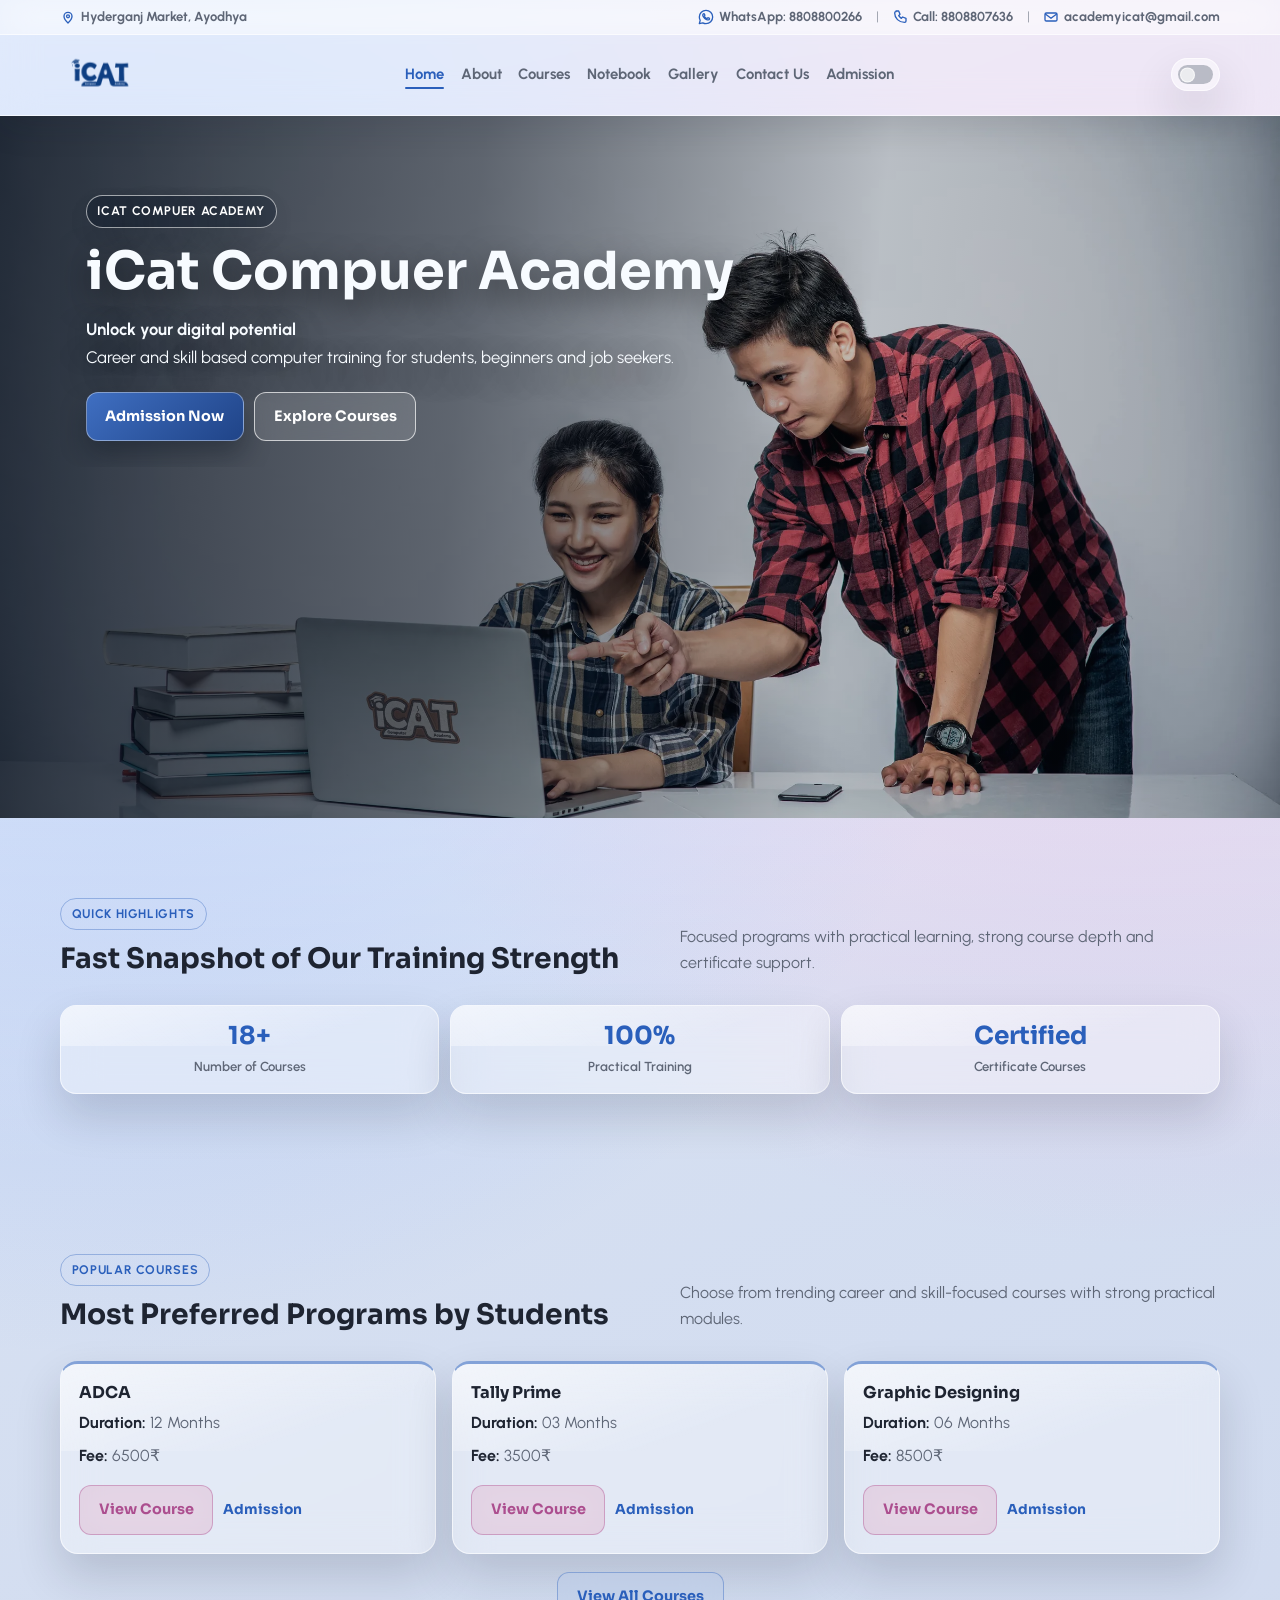
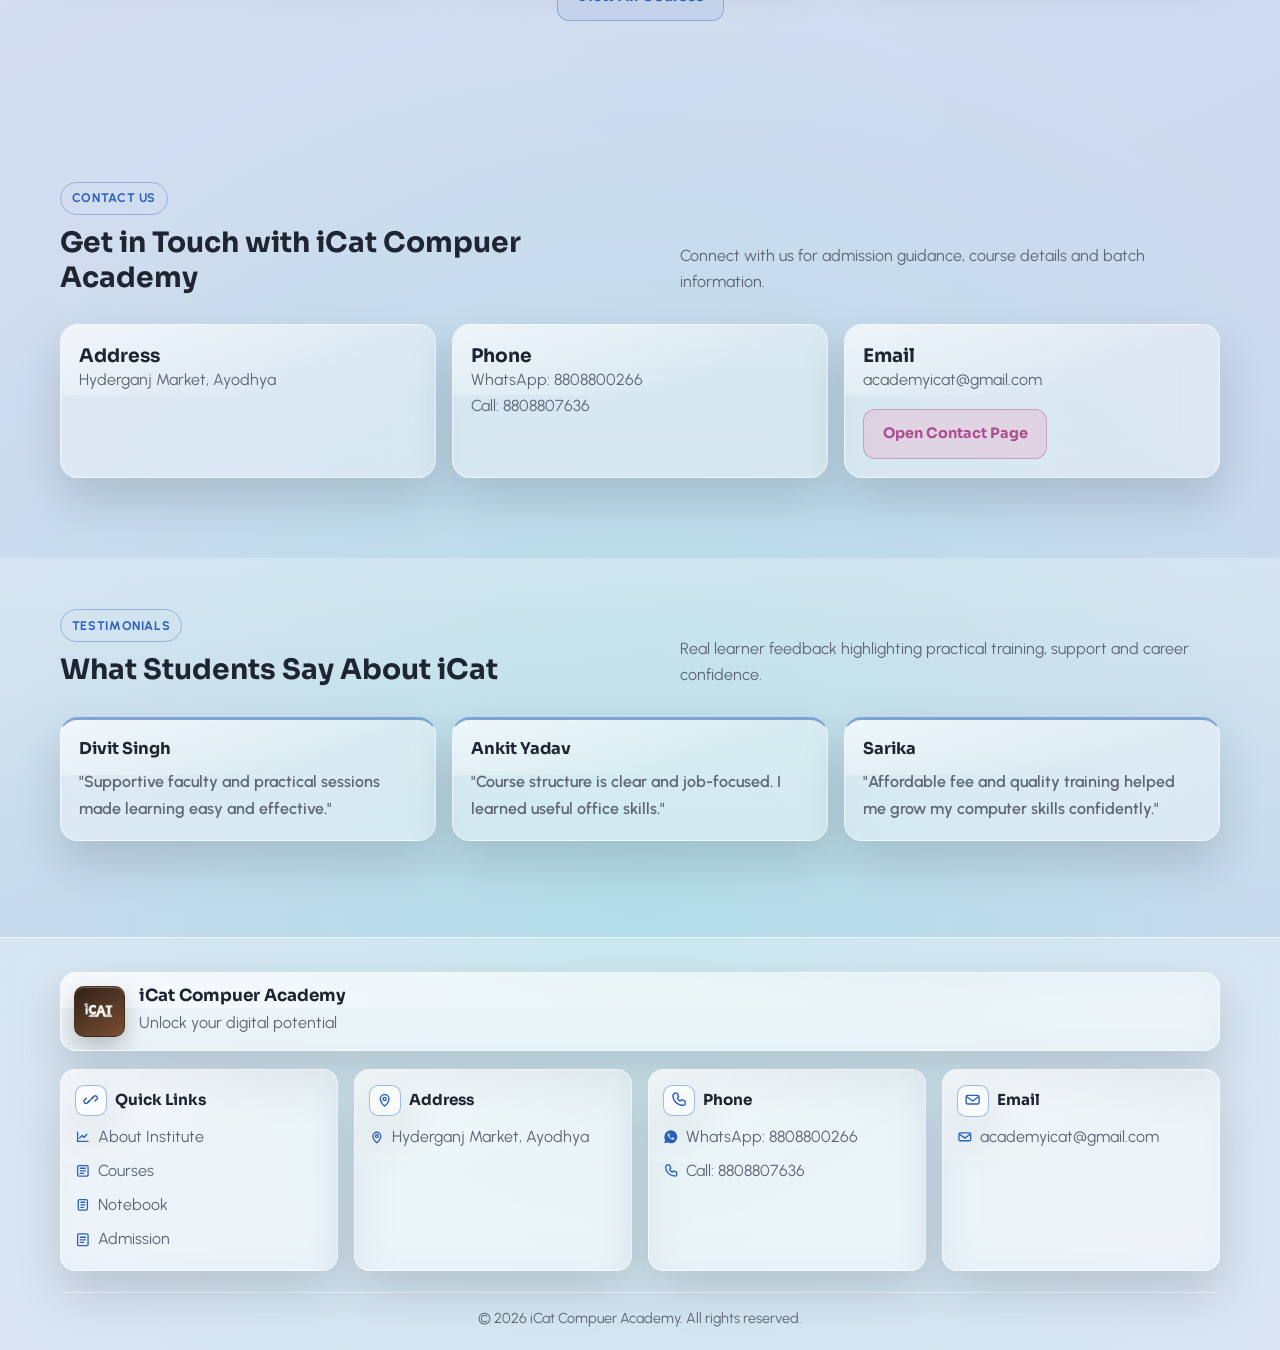
==== commit 964c11ec: "Add files via upload" ====
--- a/index.html
+++ b/index.html
@@ -102,36 +102,6 @@
               <a class="course-link" href="admission.html">Admission</a>
             </div>
           </article>
-
-          <article class="course-card">
-            <h3>Web Development</h3>
-            <p><strong>Duration:</strong> 06 Months</p>
-            <p><strong>Fee:</strong> 15000&#8377;</p>
-            <div class="course-actions">
-              <a class="btn btn-secondary" href="courses.html">View Course</a>
-              <a class="course-link" href="admission.html">Admission</a>
-            </div>
-          </article>
-
-          <article class="course-card">
-            <h3>Advance Excel</h3>
-            <p><strong>Duration:</strong> 03 Months</p>
-            <p><strong>Fee:</strong> 3000&#8377;</p>
-            <div class="course-actions">
-              <a class="btn btn-secondary" href="courses.html">View Course</a>
-              <a class="course-link" href="admission.html">Admission</a>
-            </div>
-          </article>
-
-          <article class="course-card">
-            <h3>Artificial Intelligence &amp; Generative AI Course</h3>
-            <p><strong>Duration:</strong> 2 Months</p>
-            <p><strong>Fee:</strong> 2500&#8377;</p>
-            <div class="course-actions">
-              <a class="btn btn-secondary" href="courses.html">View Course</a>
-              <a class="course-link" href="admission.html">Admission</a>
-            </div>
-          </article>
         </div>
         <div class="section-bottom-action">
           <a class="btn btn-secondary-outline section-link-btn" href="courses.html">View All Courses</a>
--- a/css/style.css
+++ b/css/style.css
@@ -676,7 +676,7 @@
     linear-gradient(96deg, rgba(6, 14, 28, 0.84) 0%, rgba(6, 14, 28, 0.62) 36%, rgba(6, 14, 28, 0.24) 66%, rgba(6, 14, 28, 0.38) 100%),
     url("../assets/hero-desktop.webp");
   background-repeat: no-repeat;
-  background-position: 68% 74%;
+  background-position: 58% 76%;
   background-size: cover;
 }
 
@@ -749,23 +749,6 @@
   justify-content: flex-start;
 }
 
-.hero-tags {
-  margin-top: 1.35rem;
-  display: flex;
-  flex-wrap: wrap;
-  gap: 0.6rem;
-  justify-content: flex-start;
-}
-
-.hero-tags span {
-  padding: 0.34rem 0.68rem;
-  border-radius: 999px;
-  background: rgba(255, 255, 255, 0.14);
-  border: 1px solid rgba(255, 255, 255, 0.42);
-  color: #ffffff;
-  font-size: 0.81rem;
-  font-weight: 700;
-}
 
 .hero-panel {
   display: grid;
@@ -842,8 +825,7 @@
   font-size: clamp(1.2rem, 2vw, 1.55rem);
 }
 
-.popular-courses-section .course-card,
-.home-notebook-section .notebook-card {
+.popular-courses-section .course-card {
   border-top: 3px solid color-mix(in srgb, var(--primary) 52%, transparent);
 }
 
@@ -861,10 +843,6 @@
 
 .home-about-copy + .home-about-copy {
   margin-top: 0.72rem;
-}
-
-.home-about-actions {
-  margin-top: 1rem;
 }
 
 .section-bottom-action {
@@ -1935,7 +1913,7 @@
       url("../assets/hero-mobile.webp");
     background-repeat: no-repeat;
     background-size: cover;
-    background-position: 56% 72%;
+    background-position: 44% 74%;
   }
 
   .courses-grid,
@@ -1945,9 +1923,8 @@
     grid-template-columns: 1fr;
   }
 
-  .popular-courses-section .grid-3,
-  .home-notebook-section .notebook-home-grid {
-    grid-template-columns: repeat(2, minmax(0, 1fr));
+  .popular-courses-section .grid-3 {
+    grid-template-columns: 1fr;
   }
 
   .courses-filter-grid {
@@ -2080,7 +2057,7 @@
       url("../assets/hero-mobile.webp");
     background-repeat: no-repeat;
     background-size: cover;
-    background-position: 54% 74%;
+    background-position: 40% 76%;
   }
 
   .notebook-viewer-frame-wrap {
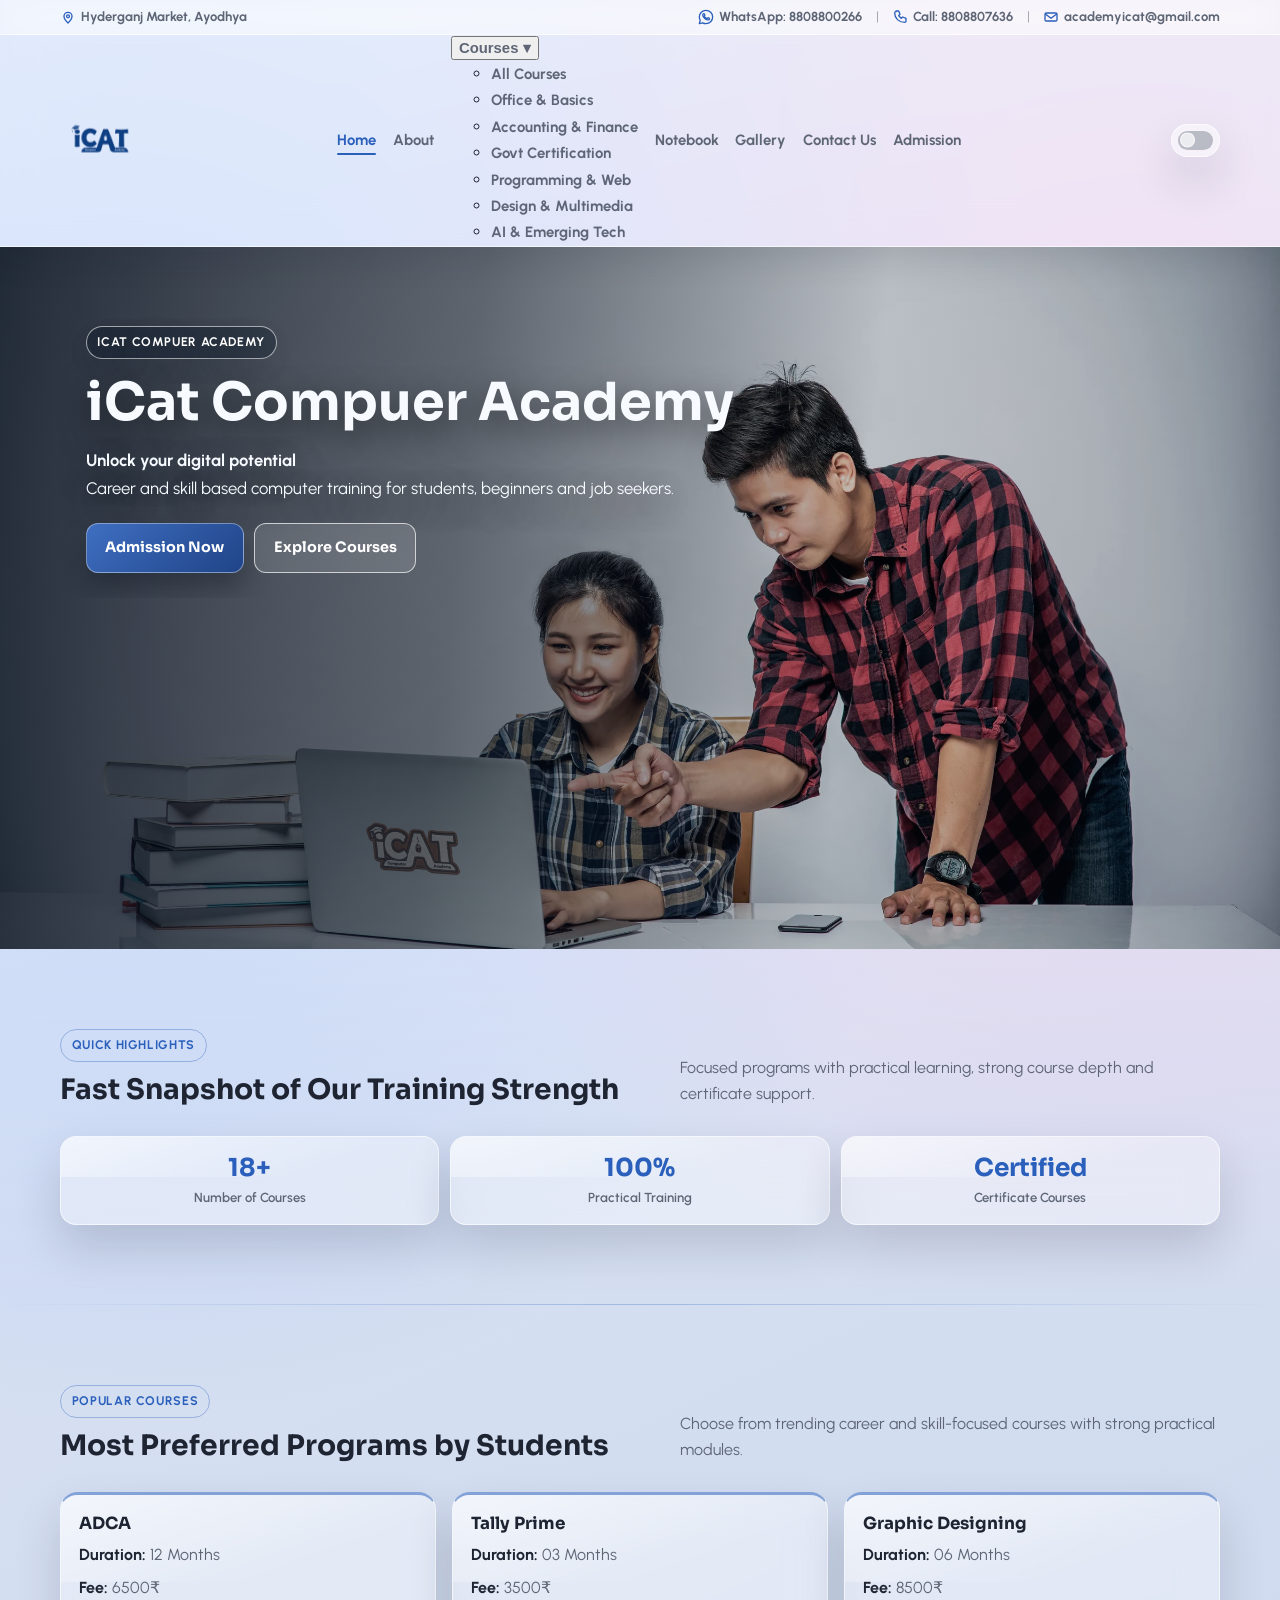
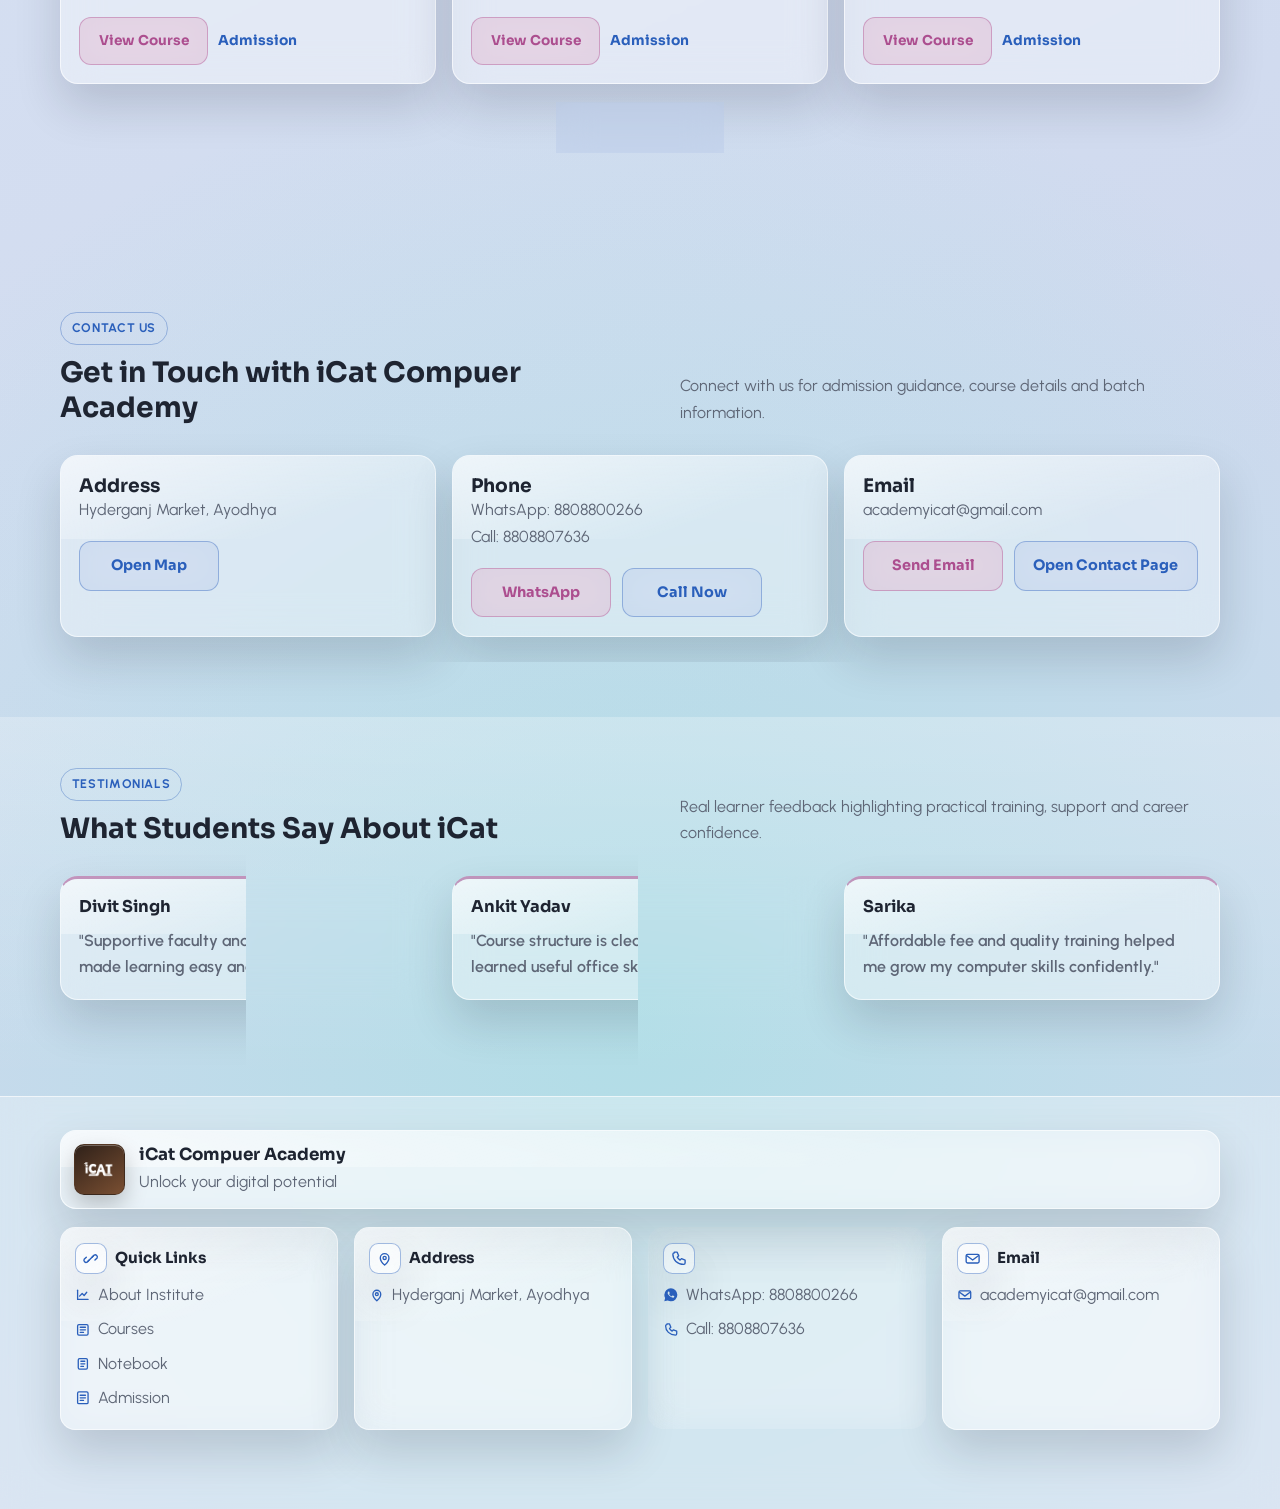
==== commit 068a4c89: "Add files via upload" ====
--- a/index.html
+++ b/index.html
@@ -124,17 +124,25 @@
           <article class="contact-card">
             <h3>Address</h3>
             <p>Hyderganj Market, Ayodhya</p>
+            <div class="contact-actions">
+              <a class="btn btn-secondary-outline contact-cta" href="https://www.google.com/maps?q=Hyderganj+Market,+Ayodhya" target="_blank" rel="noopener noreferrer">Open Map</a>
+            </div>
           </article>
           <article class="contact-card">
             <h3>Phone</h3>
-            <p><a class="footer-link" href="https://wa.me/918808800266" target="_blank" rel="noopener noreferrer">WhatsApp: 8808800266</a></p>
-            <p><a class="footer-link" href="tel:8808807636">Call: 8808807636</a></p>
+            <p>WhatsApp: 8808800266</p>
+            <p>Call: 8808807636</p>
+            <div class="contact-actions">
+              <a class="btn btn-secondary contact-cta" href="https://wa.me/918808800266" target="_blank" rel="noopener noreferrer">WhatsApp</a>
+              <a class="btn btn-secondary-outline contact-cta" href="tel:8808807636">Call Now</a>
+            </div>
           </article>
           <article class="contact-card">
             <h3>Email</h3>
-            <p><a class="footer-link" href="mailto:academyicat@gmail.com">academyicat@gmail.com</a></p>
-            <div class="course-actions">
-              <a class="btn btn-secondary" href="contact.html">Open Contact Page</a>
+            <p>academyicat@gmail.com</p>
+            <div class="contact-actions">
+              <a class="btn btn-secondary contact-cta" href="mailto:academyicat@gmail.com">Send Email</a>
+              <a class="btn btn-secondary-outline contact-cta" href="contact.html">Open Contact Page</a>
             </div>
           </article>
         </div>
--- a/css/style.css
+++ b/css/style.css
@@ -807,6 +807,7 @@
   backdrop-filter: blur(var(--glass-blur));
   -webkit-backdrop-filter: blur(var(--glass-blur));
   box-shadow: var(--glass-shadow);
+  transition: transform 0.2s ease, box-shadow 0.2s ease;
 }
 
 .stat-card h3 {
@@ -821,12 +822,25 @@
   font-size: 0.82rem;
 }
 
+.stat-card:hover {
+  transform: translateY(-3px);
+  box-shadow: 0 18px 36px rgba(12, 20, 34, 0.18);
+}
+
 .quick-highlights .stat-card h3 {
   font-size: clamp(1.2rem, 2vw, 1.55rem);
 }
 
 .popular-courses-section .course-card {
   border-top: 3px solid color-mix(in srgb, var(--primary) 52%, transparent);
+}
+
+.popular-courses-section .course-card h3 {
+  font-size: 1.05rem;
+}
+
+.popular-courses-section .course-actions .btn {
+  font-size: 0.85rem;
 }
 
 .about-enquiry-layout {
@@ -849,6 +863,22 @@
   margin-top: 1.15rem;
   display: flex;
   justify-content: center;
+}
+
+.quick-highlights {
+  position: relative;
+}
+
+.quick-highlights::after {
+  content: "";
+  position: absolute;
+  inset: auto 0 0 0;
+  height: 1px;
+  background: linear-gradient(90deg, transparent, color-mix(in srgb, var(--primary) 30%, transparent), transparent);
+}
+
+.testimonials-section .testimonial-card {
+  border-top: 3px solid color-mix(in srgb, var(--accent) 55%, transparent);
 }
 
 /* Cards */
@@ -1590,6 +1620,11 @@
   gap: 0.65rem;
 }
 
+.contact-cta {
+  min-width: 140px;
+  justify-content: center;
+}
+
 .support-grid {
   align-items: stretch;
 }
@@ -1745,6 +1780,7 @@
   box-shadow: var(--glass-shadow);
   backdrop-filter: blur(var(--glass-blur));
   -webkit-backdrop-filter: blur(var(--glass-blur));
+  transition: transform 0.2s ease, box-shadow 0.2s ease;
 }
 
 .footer-card h3 {
@@ -1792,6 +1828,11 @@
 
 .footer-card a:hover {
   color: var(--primary);
+}
+
+.footer-card:hover {
+  transform: translateY(-3px);
+  box-shadow: 0 20px 40px rgba(12, 20, 34, 0.18);
 }
 
 .copyright {
